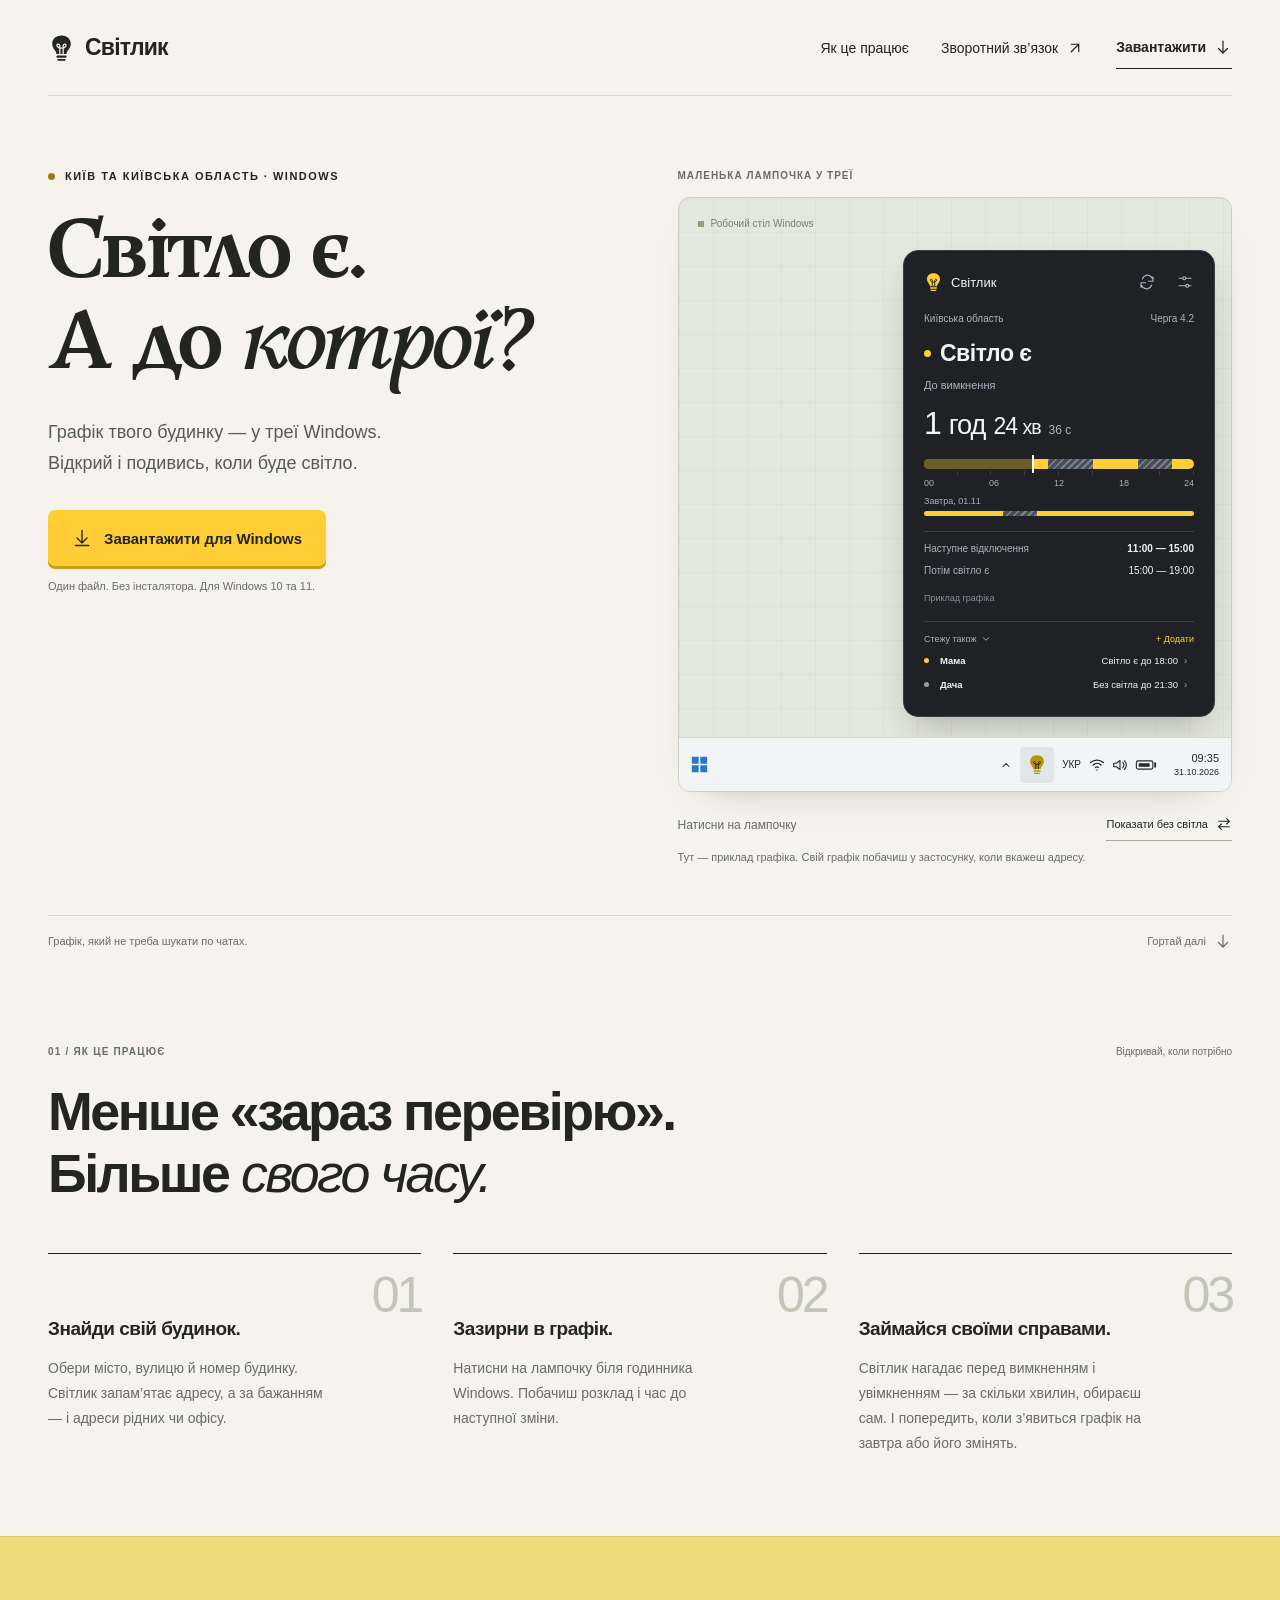
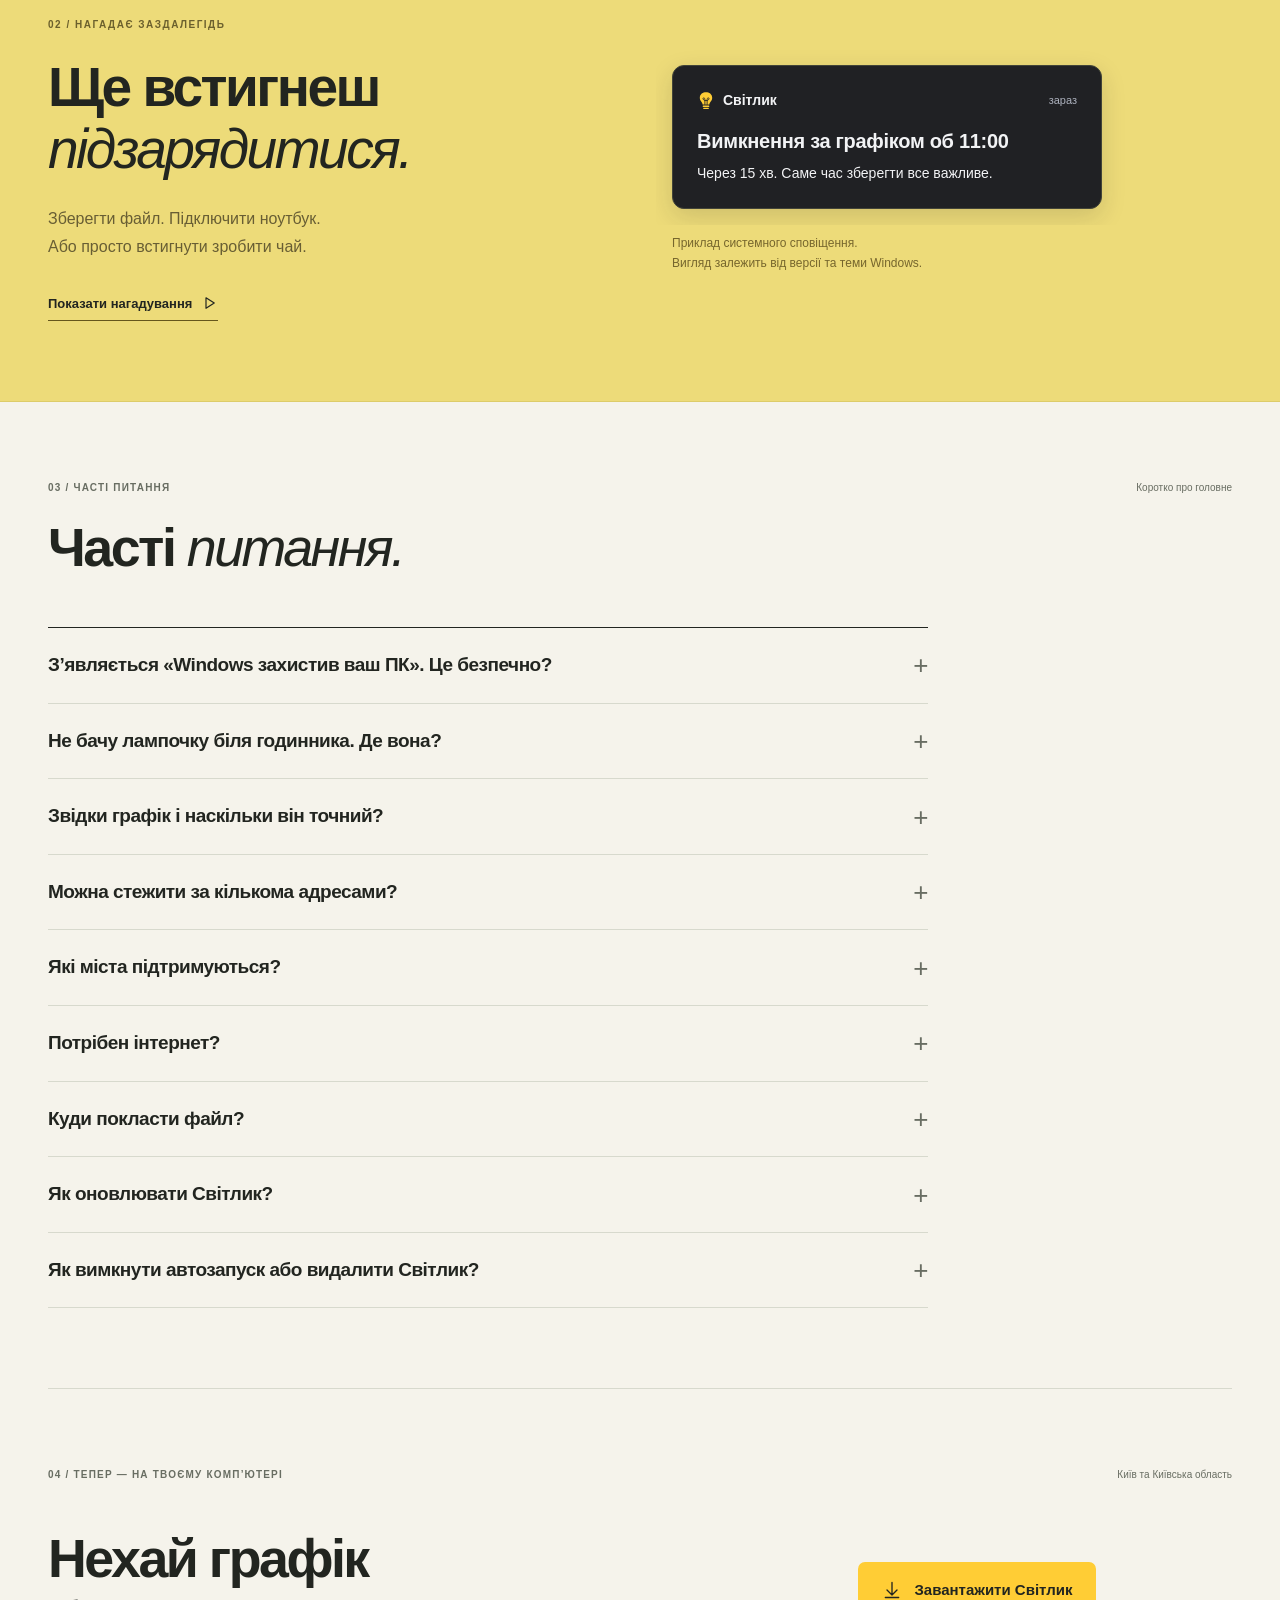
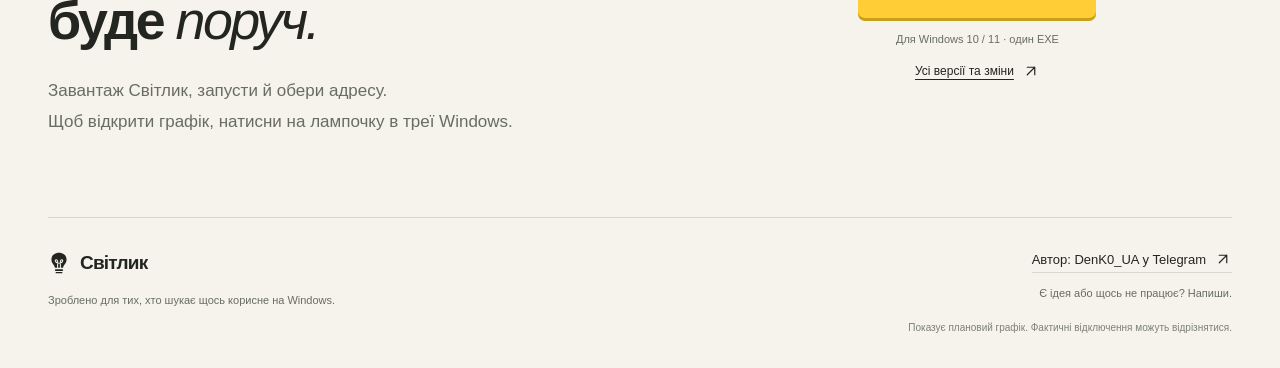
==== index.html @ 68649123 "Show "Also watching" in the demo and FAQ for Svitlyk 0.5.0 - Demo panel gets the folding "Also watch" ====
<!doctype html>
<html lang="uk">
<head>
  <meta charset="utf-8">
  <meta name="viewport" content="width=device-width, initial-scale=1">
  <meta name="theme-color" content="#f5f3eb" media="(prefers-color-scheme: light)">
  <meta name="theme-color" content="#202124" media="(prefers-color-scheme: dark)">
  <meta name="description" content="Світлик тримає графік відключень у треї Windows та нагадує перед зміною світла. Для Києва та Київської області.">
  <meta property="og:title" content="Світлик — світло є. А до котрої?">
  <meta property="og:description" content="Графік відключень, час до зміни та нагадування. Просто у треї Windows.">
  <meta property="og:type" content="website">
  <meta property="og:url" content="https://denk0-ua.github.io/Svitlyk/">
  <meta property="og:image" content="https://denk0-ua.github.io/Svitlyk/assets/preview.png">
  <meta property="og:image:alt" content="Світлик у світлій і темній темі Windows">
  <link rel="canonical" href="https://denk0-ua.github.io/Svitlyk/">
  <title>Світлик — світло є. А до котрої?</title>
  <link rel="icon" href="assets/bulb.svg" type="image/svg+xml">
  <link rel="preload" href="assets/fonts/Zakon-Bold.ttf" as="font" type="font/ttf" crossorigin>
  <link rel="stylesheet" href="site.css">
  <script async src="https://www.googletagmanager.com/gtag/js?id=G-LN29BEMHQQ"></script>
  <script>
    window.dataLayer = window.dataLayer || [];
    function gtag(){dataLayer.push(arguments);}
    gtag('js', new Date());
    gtag('config', 'G-LN29BEMHQQ');
  </script>
  <script src="site.js" defer></script>
</head>
<body>
  <svg class="symbols" aria-hidden="true"><defs><symbol id="bulb" viewBox="0 0 32 32"><path d="M10 23C10 19 5 17 5 11C5-2 27-2 27 11C27 17 22 19 22 23Z" fill="currentColor"/><rect x="10" y="25" width="12" height="2.5" rx="1.25" fill="currentColor"/><rect x="11" y="29" width="10" height="2" rx="1" fill="currentColor"/><path d="M14 23V14C14 10 9 11 11 14C13 17 19 17 21 14C23 11 18 10 18 14V23" fill="none" stroke="var(--filament,#202124)" stroke-width="1.5" stroke-linecap="round"/></symbol><symbol id="arrow" viewBox="0 0 24 24"><path d="M12 3v15m-6-6 6 6 6-6M4 21h16" fill="none" stroke="currentColor" stroke-width="1.6" stroke-linecap="round" stroke-linejoin="round"/></symbol><symbol id="icon-external" viewBox="0 0 24 24" fill="none" stroke="currentColor" stroke-width="1.6" stroke-linecap="round" stroke-linejoin="round"><path d="M7 17 17 7M7 7h10v10"/></symbol><symbol id="icon-down" viewBox="0 0 24 24" fill="none" stroke="currentColor" stroke-width="1.6" stroke-linecap="round" stroke-linejoin="round"><path d="M12 4v16m-6-6 6 6 6-6"/></symbol><symbol id="icon-swap" viewBox="0 0 24 24" fill="none" stroke="currentColor" stroke-width="1.6" stroke-linecap="round" stroke-linejoin="round"><path d="M4 8h16m-4-4 4 4-4 4M20 16H4m4-4-4 4 4 4"/></symbol><symbol id="icon-play" viewBox="0 0 24 24" fill="none" stroke="currentColor" stroke-width="1.6" stroke-linecap="round" stroke-linejoin="round"><path d="m8 5 11 7-11 7Z"/></symbol><symbol id="icon-check" viewBox="0 0 24 24" fill="none" stroke="currentColor" stroke-width="1.6" stroke-linecap="round" stroke-linejoin="round"><path d="m5 12 4 4L19 6"/></symbol><symbol id="icon-refresh" viewBox="0 0 24 24" fill="none" stroke="currentColor" stroke-width="1.6" stroke-linecap="round" stroke-linejoin="round"><path d="M20 5v6h-6M4 19v-6h6M5.8 8a7 7 0 0 1 11.6-3L20 8M4 16l2.6 3A7 7 0 0 0 18.2 16"/></symbol><symbol id="icon-sliders" viewBox="0 0 24 24" fill="none" stroke="currentColor" stroke-width="1.6" stroke-linecap="round" stroke-linejoin="round"><path d="M4 7h5m4 0h7M4 17h9m4 0h3"/><circle cx="11" cy="7" r="2"/><circle cx="15" cy="17" r="2"/></symbol></defs></svg>
  <a class="skip" href="#main">Перейти до змісту</a>
  <header class="header wrap">
    <a class="brand" href="#" data-analytics="navigation_click" data-location="header" data-target="top" aria-label="Світлик — на початок"><svg aria-hidden="true"><use href="#bulb"/></svg><span>Світлик</span></a>
    <nav aria-label="Основна навігація"><a href="#how" data-analytics="navigation_click" data-location="header" data-target="how">Як це працює</a><a data-analytics="contact_click" data-location="header" class="nav-contact" href="https://t.me/DenK0_UA" target="_blank" rel="noopener">Зворотний зв’язок <svg class="icon" aria-hidden="true"><use href="#icon-external"/></svg></a><a data-analytics="navigation_click" data-location="header" data-target="download" class="nav-download" href="#download">Завантажити <svg class="icon" aria-hidden="true"><use href="#icon-down"/></svg></a></nav>
  </header>

  <main id="main">
    <section data-section="hero" class="hero wrap" aria-labelledby="hero-title">
      <div class="hero-copy">
        <p class="eyebrow"><span class="status-dot"></span> КИЇВ ТА КИЇВСЬКА ОБЛАСТЬ · WINDOWS</p>
        <h1 id="hero-title">Світло є.<br>А до <em>котрої?</em></h1>
        <p class="hero-description">Графік твого будинку — у треї Windows.<br class="desktop-break"> Відкрий і подивись, коли буде світло.</p>
        <a data-analytics="download_click" data-location="hero" class="download" href="https://github.com/DenK0-UA/Svitlyk/releases/latest/download/Svitlyk.exe"><svg aria-hidden="true"><use href="#arrow"/></svg><span>Завантажити для Windows</span></a>
        <p class="download-note">Один файл. Без інсталятора. Для Windows 10 та 11.</p>
        <p class="download-note download-hint" hidden>Windows попередив? Натисни <span>«Докладніше» → «Виконати все одно»</span>.</p>
      </div>

      <div class="hero-demo">
        <div class="demo-heading"><span class="micro">МАЛЕНЬКА ЛАМПОЧКА У ТРЕЇ</span></div>
        <div class="desktop" id="desktop">
          <div class="desktop-label"><span class="little-square"></span> Робочий стіл Windows</div>
          <div class="app-popup is-open" id="app-popup" role="region" aria-label="Інтерактивний приклад Світлика">
            <div class="app-header"><span><svg aria-hidden="true"><use href="#bulb"/></svg> Світлик</span><span class="app-icons" aria-hidden="true"><svg class="icon" aria-hidden="true"><use href="#icon-refresh"/></svg><svg class="icon" aria-hidden="true"><use href="#icon-sliders"/></svg></span></div>
            <div class="app-address"><span>Київська область</span><span>Черга 4.2</span></div>
            <h2 class="app-status"><i aria-hidden="true"></i><span id="demo-status">Світло є</span></h2>
            <p class="app-until" id="demo-until">До вимкнення</p>
            <p class="app-time"><span id="demo-hours">1 <small>год</small></span> <span id="demo-minutes">24 <small>хв</small></span> <span id="demo-seconds">36 с</span></p>
            <div class="app-timeline" id="demo-today" aria-hidden="true"><span class="timeline-off" style="left:45.83%;width:16.67%"></span><span class="timeline-off" style="left:79.17%;width:12.5%"></span><span class="timeline-past" id="timeline-past"></span><span class="timeline-marker" id="timeline-marker"></span></div>
<div class="timeline-ticks" aria-hidden="true"></div>
            <div class="timeline-hours" id="demo-today-label" aria-hidden="true"><span>00</span><span>06</span><span>12</span><span>18</span><span>24</span></div>
<div class="timeline-tomorrow" aria-hidden="true"><div class="timeline-hours" id="demo-tomorrow-label"><span>Завтра, 01.11</span></div><div class="app-timeline is-thin" id="demo-tomorrow"><span class="timeline-off" style="left:29.17%;width:12.5%"></span></div></div>
            <div class="app-detail"><span id="demo-next">Наступне відключення</span><strong>11:00 — 15:00</strong></div>
            <div class="app-detail"><span>Потім світло є</span><span>15:00 — 19:00</span></div>
            <p class="app-source">Приклад графіка</p>
            <div class="app-watch" id="demo-watch"><div class="app-watch-head"><button type="button" id="watch-toggle" aria-expanded="true" aria-controls="watch-rows">Стежу також<span class="watch-count"> · 2</span><svg class="watch-chevron" viewBox="0 0 16 16" aria-hidden="true"><path d="m4 6 4 4 4-4" fill="none" stroke="currentColor" stroke-width="1.5" stroke-linecap="round" stroke-linejoin="round"/></svg></button><span class="app-watch-add">+ Додати</span></div><ul class="app-watch-rows" id="watch-rows"><li><i class="is-on" aria-hidden="true"></i><b>Мама</b><span>Світло є до 18:00</span><span class="watch-arrow" aria-hidden="true">›</span></li><li><i aria-hidden="true"></i><b>Дача</b><span>Без світла до 21:30</span><span class="watch-arrow" aria-hidden="true">›</span></li></ul></div>
          </div>
          <div class="taskbar">
            <svg class="windows-mark" viewBox="0 0 20 20" aria-hidden="true"><path d="M1 1h8v8H1zm10 0h8v8h-8zM1 11h8v8H1zm10 0h8v8h-8z" fill="currentColor"/></svg>
            <div class="taskbar-right">
              <svg class="tray-chevron" viewBox="0 0 16 16" aria-hidden="true"><path d="m4 10 4-4 4 4" fill="none" stroke="currentColor" stroke-width="1.4" stroke-linecap="round" stroke-linejoin="round"/></svg>
              <button class="tray-bulb" id="tray-button" type="button" aria-expanded="true" aria-controls="app-popup" aria-describedby="tray-instruction" aria-label="Сховати приклад Світлика"><svg aria-hidden="true"><use href="#bulb"/></svg></button>
              <span class="system-language" aria-hidden="true">УКР</span>
              <span class="system-icons" aria-hidden="true">
                <svg viewBox="0 0 16 16"><path d="M1.5 5.5a10 10 0 0 1 13 0M4 8a6 6 0 0 1 8 0m-5.5 2.5a2.5 2.5 0 0 1 3 0"/><circle cx="8" cy="13" r=".7" fill="currentColor" stroke="none"/></svg>
                <svg viewBox="0 0 18 16"><path d="M2 6h3l4-3v10l-4-3H2V6Zm10-1a4 4 0 0 1 0 6m2-8a7 7 0 0 1 0 10"/></svg>
                <svg class="battery-icon" viewBox="0 0 24 16"><rect x="1.5" y="3.5" width="18" height="9" rx="2"/><path d="M22 6v4" stroke-width="2"/><rect x="4" y="6" width="12" height="4" rx=".6" fill="currentColor" stroke="none"/></svg>
              </span>
              <span class="clock-block"><time class="system-clock" id="system-clock">09:35</time><span class="system-date">31.10.2026</span></span>
            </div>
          </div>
        </div>
        <div class="demo-controls"><span class="micro" id="tray-instruction">Натисни на лампочку</span><button type="button" id="state-switch" aria-pressed="false"><span class="button-label">Показати без світла</span><svg class="icon" aria-hidden="true"><use href="#icon-swap"/></svg></button></div>
        <p class="demo-note" id="demo-note" aria-live="polite">Тут — приклад графіка. Свій графік побачиш у застосунку, коли вкажеш адресу.</p>
      </div>
      <div class="hero-bottom"><span>Графік, який не треба шукати по чатах.</span><a href="#how" data-analytics="navigation_click" data-location="hero" data-target="how" aria-label="Дізнатися, як це працює">Гортай далі <svg class="icon" aria-hidden="true"><use href="#icon-down"/></svg></a></div>
    </section>

    <section data-section="how" class="how wrap" id="how" aria-labelledby="how-title">
      <div class="section-label reveal"><span>01 / ЯК ЦЕ ПРАЦЮЄ</span><span>Відкривай, коли потрібно</span></div>
      <h2 class="section-title reveal" id="how-title">Менше «зараз перевірю».<br>Більше <em>свого часу.</em></h2>
      <div class="steps">
        <article class="step reveal"><span class="step-number" aria-hidden="true">01</span><h3>Знайди свій будинок.</h3><p>Обери місто, вулицю й номер будинку. Світлик запам’ятає адресу, а за бажанням — і адреси рідних чи офісу.</p></article>
        <article class="step reveal"><span class="step-number" aria-hidden="true">02</span><h3>Зазирни в графік.</h3><p>Натисни на лампочку біля годинника Windows. Побачиш розклад і час до наступної зміни.</p></article>
        <article class="step reveal"><span class="step-number" aria-hidden="true">03</span><h3>Займайся своїми справами.</h3><p>Світлик нагадає перед вимкненням і увімкненням — за скільки хвилин, обираєш сам. І попередить, коли з’явиться графік на завтра або його змінять.</p></article>
      </div>
    </section>

    <section data-section="reminder" class="reminder-section" aria-labelledby="reminder-title">
      <div class="reminder wrap">
        <div class="reminder-copy reveal"><p class="eyebrow">02 / НАГАДАЄ ЗАЗДАЛЕГІДЬ</p><h2 id="reminder-title">Ще встигнеш<br><em>підзарядитися.</em></h2><p>Зберегти файл. Підключити ноутбук.<br>Або просто встигнути зробити чай.</p><button class="text-button" type="button" id="reminder-button"><span class="button-label">Показати нагадування</span><svg class="icon" aria-hidden="true"><use href="#icon-play"/></svg></button></div>
        <div class="reminder-scene reveal">
          <div class="notification-stage"><div class="notification" id="notification" role="status" aria-live="polite"><div class="notification-top"><span><svg aria-hidden="true"><use href="#bulb"/></svg> Світлик</span><span>зараз</span></div><h3>Вимкнення за графіком об 11:00</h3><p>Через 15 хв. Саме час зберегти все важливе.</p></div></div>
          <div class="reminder-caption"><p>Приклад системного сповіщення.<br>Вигляд залежить від версії та теми Windows.</p></div>
        </div>
      </div>
    </section>

    <section data-section="faq" class="faq wrap" id="faq" aria-labelledby="faq-title">
      <div class="section-label reveal"><span>03 / ЧАСТІ ПИТАННЯ</span><span>Коротко про головне</span></div>
      <h2 class="section-title reveal" id="faq-title">Часті <em>питання.</em></h2>
      <div class="faq-list reveal"><details data-question="smartscreen"><summary>З’являється «Windows захистив ваш ПК». Це безпечно?</summary><p>Так. Windows показує це вікно для нових програм без платного підпису видавця. Натисни <span class="nowrap">«Докладніше» → «Виконати все одно»</span>.</p></details><details data-question="tray"><summary>Не бачу лампочку біля годинника. Де вона?</summary><p>Windows ховає нові значки під стрілку <span class="nowrap">«^»</span> біля годинника — лампочка там. Перетягни її звідти на панель завдань, і вона завжди буде на видноті.</p></details><details data-question="source"><summary>Звідки графік і наскільки він точний?</summary><p>Світлик показує плановий графік для твоєї черги з відкритих джерел, а щойно опублікують графік на завтра — і його. Насправді світло часто вимикають і вмикають на кілька хвилин пізніше, а буває, що й інакше, ніж за планом. Про зміни графіка й аварійні відключення Світлик попередить.</p></details><details data-question="addresses"><summary>Можна стежити за кількома адресами?</summary><p>Так. У налаштуваннях на вкладці «Адреси» додай адресу рідних, офісу чи дачі й назви її як зручно. Її графік з’явиться в панелі в блоці «Стежу також», а нагадування для неї вмикаються окремо.</p></details><details data-question="regions"><summary>Які міста підтримуються?</summary><p>Поки Київ і Київська область. Інші області з’являться згодом.</p></details><details data-question="internet"><summary>Потрібен інтернет?</summary><p>Так, щоб оновлювати графік. Якщо мережа зникла, Світлик покаже останній відомий графік і чесно позначить, станом на котру він годину.</p></details><details data-question="location"><summary>Куди покласти файл?</summary><p>Будь-куди, наприклад у «Документи». Переносити можна: автозапуск підлаштується сам. Тільки не в Program Files, бо звідти Світлик не зможе оновлюватися.</p></details><details data-question="updates"><summary>Як оновлювати Світлик?</summary><p>Нічого робити не треба: нова версія встановиться сама, тихо й без вікон. Налаштування зберігаються.</p></details><details data-question="remove"><summary>Як вимкнути автозапуск або видалити Світлик?</summary><p>Автозапуск вимикається в налаштуваннях. Щоб прибрати програму повністю, вимкни цей перемикач, закрий її (правий клік на лампочці → «Вийти») і видали <code>Svitlyk.exe</code>. Налаштування лежать у папці <code>%LOCALAPPDATA%\Svitlyk</code> — її теж можна стерти.</p></details></div>
    </section>

    <section data-section="download" class="download-section wrap" id="download" aria-labelledby="download-title">
      <div class="section-label reveal"><span>04 / ТЕПЕР — НА ТВОЄМУ КОМП’ЮТЕРІ</span><span>Київ та Київська область</span></div>
      <div class="download-content"><div class="reveal"><h2 class="section-title" id="download-title">Нехай графік<br>буде <em>поруч.</em></h2><p>Завантаж Світлик, запусти й обери адресу.<br>Щоб відкрити графік, натисни на лампочку в треї Windows.</p></div><div class="download-action reveal"><a data-analytics="download_click" data-location="download" class="download" href="https://github.com/DenK0-UA/Svitlyk/releases/latest/download/Svitlyk.exe"><svg aria-hidden="true"><use href="#arrow"/></svg><span>Завантажити Світлик</span></a><p class="download-note">Для Windows 10 / 11 · один EXE</p><p class="download-note download-hint" hidden>Windows попередив? Натисни <span>«Докладніше» → «Виконати все одно»</span>.</p><a data-analytics="releases_click" data-location="download" class="versions" href="https://github.com/DenK0-UA/Svitlyk/releases">Усі версії та зміни <svg class="icon" aria-hidden="true"><use href="#icon-external"/></svg></a></div></div>
    </section>
  </main>

  <footer class="footer wrap"><div><a data-analytics="navigation_click" data-location="footer" data-target="top" class="brand" href="#"><svg aria-hidden="true"><use href="#bulb"/></svg><span>Світлик</span></a><p>Зроблено для тих, хто шукає щось корисне на Windows.</p></div><div class="footer-right"><a data-analytics="contact_click" data-location="footer" href="https://t.me/DenK0_UA" target="_blank" rel="noopener">Автор: DenK0_UA у Telegram <svg class="icon" aria-hidden="true"><use href="#icon-external"/></svg></a><p>Є ідея або щось не працює? Напиши.</p><small>Показує плановий графік. Фактичні відключення можуть відрізнятися.</small></div></footer>
</body>
</html>
---- site.css ----
@font-face{font-family:Zakon;src:url('assets/fonts/Zakon-Regular.ttf') format('truetype');font-style:normal;font-weight:400;font-display:swap}
@font-face{font-family:Zakon;src:url('assets/fonts/Zakon-Italic.ttf') format('truetype');font-style:italic;font-weight:400;font-display:swap}
@font-face{font-family:Zakon;src:url('assets/fonts/Zakon-Bold.ttf') format('truetype');font-style:normal;font-weight:700;font-display:swap}
:root{--space-1:4px;--space-2:8px;--space-3:12px;--space-4:16px;--space-6:24px;--space-8:32px;--space-10:40px;--space-12:48px;--space-16:64px;--page-gutter:48px;--section-space:80px;--column-space:64px;--paper:#f5f3eb;--ink:#222520;--muted:#686d62;--line:#d7d9cd;--yellow:#ffd43b;--app:#202124;--app-text:#f2f3f5;--app-muted:#adb2be;--app-line:#3c3e44;--ease:cubic-bezier(.22,1,.36,1)}
*{box-sizing:border-box}html{scroll-behavior:smooth;scroll-padding-top:24px}body{margin:0;color:var(--ink);background:var(--paper);font-family:"Segoe UI",Arial,sans-serif;-webkit-font-smoothing:antialiased}a{color:inherit;text-decoration:none}button{font:inherit;color:inherit;cursor:pointer}button,a{-webkit-tap-highlight-color:transparent}button{border:0}button:focus-visible,a:focus-visible{outline:3px solid #927200;outline-offset:6px}svg{display:block}p,h1,h2,h3{margin:0}p{line-height:1.6}button:disabled{cursor:default}.symbols{position:absolute;width:0;height:0;overflow:hidden}.wrap{margin-inline:auto}.skip{position:fixed;z-index:100;left:12px;top:-70px;background:var(--yellow);padding:12px 20px}.skip:focus{top:12px}.header{display:flex;align-items:center;justify-content:space-between;border-bottom:1px solid var(--line)}.brand{display:inline-flex;gap:10px;align-items:center;font-size:23px;font-weight:650;letter-spacing:-.8px}.brand svg{width:27px;height:34px;color:var(--ink);--filament:var(--paper)}nav{display:flex;align-items:center;font-size:14px}nav a{padding-block:12px}nav a:hover,.versions:hover{color:#8b6b00}.nav-download{border-bottom:1px solid var(--ink);font-weight:600}.hero{position:relative;display:grid;grid-template-columns:1.02fr 1fr}.eyebrow,.micro,.section-label{font-size:11px;letter-spacing:1.5px;font-weight:600}.eyebrow{display:flex;align-items:center;gap:10px}.status-dot{height:7px;width:7px;border-radius:50%;background:#9a7c13;flex-shrink:0}.hero h1{font-size:clamp(65px,6.4vw,92px);line-height:1.06;letter-spacing:-5px;font-weight:650;white-space:nowrap}em{font-family:Georgia,"Times New Roman",serif;font-weight:400;letter-spacing:-.055em}.hero-description{font-size:18px;color:#565c50;line-height:1.7}.download{display:inline-flex;justify-content:center;align-items:center;background:var(--yellow);border-radius:7px;font-size:15px;font-weight:650;box-shadow:0 3px 0 #c7a017;transition:transform .22s var(--ease),box-shadow .22s var(--ease),background .22s}.download svg{width:21px;height:21px;flex-shrink:0}.download:hover{transform:translateY(-3px);box-shadow:0 6px 0 #c7a017;background:#ffdb58}.download:active{transform:translateY(2px);box-shadow:0 1px 0 #c7a017}.download-note{font-size:11px;color:var(--muted)}.hero-demo{padding-top:2px;min-width:0;position:relative}.demo-heading{display:flex;align-items:center;justify-content:space-between;color:var(--muted)}.demo-heading .micro{font-size:10px;letter-spacing:1px}.desktop{position:relative;height:400px;border:1px solid #cdd1c2;border-radius:12px;background-color:#e4e7dc;background-image:linear-gradient(#b8c1b02a 1px,transparent 1px),linear-gradient(90deg,#b8c1b02a 1px,transparent 1px);background-size:34px 34px;box-shadow:0 16px 35px -30px #20252080;isolation:isolate}.desktop-label{position:absolute;top:20px;left:19px;display:flex;gap:7px;align-items:center;font-size:10px;color:#77806b}.little-square{width:6px;height:6px;background:#929e7e}.app-popup{position:absolute;bottom:64px;right:16px;width:312px;border:1px solid var(--app-line);border-radius:15px;padding:20px;background:var(--app);color:var(--app-text);box-shadow:0 18px 36px -12px #2b302950;opacity:0;transform:translateY(14px) scale(.98);transform-origin:bottom right;visibility:hidden;transition:opacity .24s var(--ease),transform .35s var(--ease),visibility .3s}.app-popup.is-open{opacity:1;transform:translateY(0) scale(1);visibility:visible}.app-header{display:flex;align-items:center;justify-content:space-between;font-size:13px}.app-header>span:first-child{display:flex;align-items:center;gap:8px}.app-header svg{width:19px;height:22px;color:var(--yellow)}.app-icons{color:#999faa;font-size:20px;display:flex;gap:20px;line-height:1}.app-address{display:flex;justify-content:space-between;font-size:10px;color:var(--app-muted);margin:20px 0 16px;gap:4px}.app-status{font-size:23px;font-weight:600;display:flex;align-items:center;gap:9px;letter-spacing:-.5px}.app-status i{display:block;width:7px;height:7px;border-radius:50%;background:var(--yellow);transition:background .3s}.app-until{font-size:11px;color:var(--app-muted);margin-top:10px}.app-time{font-size:32px;letter-spacing:-1px;margin-top:5px;display:flex;gap:8px;align-items:baseline;line-height:1.45;white-space:nowrap;font-variant-numeric:tabular-nums}.app-time small{font-size:.85em;font-weight:400}.app-time #demo-minutes{font-size:23px}.app-time #demo-seconds{font-size:12px;letter-spacing:0;color:var(--app-muted)}.app-timeline{height:10px;margin-top:13px;border-radius:5px;background:var(--yellow);position:relative}.app-timeline.is-thin{height:5px;margin-top:5px;border-radius:3px}.app-timeline.is-thin::before{content:"";position:absolute;inset:-7px 0}.timeline-off{position:absolute;top:0;bottom:0;background:repeating-linear-gradient(135deg,#7b818b 0 2px,#4a4e56 2px 5px)}.timeline-past{position:absolute;left:0;top:0;bottom:0;width:40%;border-radius:5px 0 0 5px;background:#202124a6;transition:width .5s var(--ease)}.timeline-ticks{height:4px;margin-top:2px;background:repeating-linear-gradient(90deg,transparent 0 calc(12.5% - 1px),var(--app-line) calc(12.5% - 1px) 12.5%)}.timeline-tomorrow{margin-top:8px;padding-bottom:15px;border-bottom:1px solid var(--app-line)}.timeline-hours.is-hover{justify-content:flex-start;color:var(--app-text)}.timeline-marker{position:absolute;left:40%;height:18px;width:2px;top:-4px;background:white;transition:left .5s var(--ease)}.timeline-hours{display:flex;justify-content:space-between;font-size:9px;color:var(--app-muted);margin-top:3px;white-space:nowrap}.app-detail{font-size:10px;display:flex;justify-content:space-between;gap:5px;margin-top:11px;color:var(--app-muted)}.app-detail strong{font-weight:600;color:var(--app-text)}.app-detail>span:last-child{color:var(--app-text)}.app-source{font-size:9px;color:#878d99;margin-top:15px}.taskbar{height:48px;position:absolute;bottom:0;left:0;right:0;border-radius:0 0 11px 11px;border-top:1px solid #cdd1c2;background:#f4f5ef;display:flex;align-items:center;justify-content:space-between;padding:0 16px}.windows-mark{height:17px;width:17px;color:#65735b}.taskbar-right{display:flex;align-items:center;gap:13px}.tray-chevron{font-size:18px;line-height:0;margin-top:7px}.tray-bulb{height:36px;width:34px;border-radius:5px;background:#e4e6d9;display:grid;place-items:center;transition:background .2s,transform .3s var(--ease)}.tray-bulb:hover{background:#d8ddc9;transform:translateY(-2px)}.tray-bulb svg{color:#b59500;width:20px;height:25px;transition:color .3s}.system-icons{font-size:11px;color:#67705d}.system-clock{font-size:11px;font-variant-numeric:tabular-nums;color:#58604f}.demo-controls{display:flex;justify-content:space-between;align-items:center}.demo-controls .micro{font-size:9px;letter-spacing:1px;color:var(--muted)}.demo-controls button{padding:8px 0;background:none;font-size:11px;border-bottom:1px solid #a6aa9a}.demo-note{font-size:11px;color:var(--muted)}.is-off .app-status i{background:#979ca6}.is-off .tray-bulb svg{color:#92969f}.is-off .app-header svg{color:#92969f}.hero-bottom{border-top:1px solid var(--line);display:flex;justify-content:space-between;font-size:11px;color:var(--muted)}.section-label{display:flex;justify-content:space-between;color:var(--muted);font-size:10px;letter-spacing:1.2px}.section-label>span:last-child{letter-spacing:0;font-weight:400}.section-title{font-size:clamp(40px,4.2vw,61px);font-weight:600;line-height:1.15;letter-spacing:-2.5px}.steps{display:grid;grid-template-columns:repeat(3,1fr)}.step{position:relative;border-top:1px solid var(--ink)}.step-number{position:absolute;right:0;font-size:50px;line-height:1;letter-spacing:-3px;font-weight:300;color:#c1c6b5}.step h3{font-size:19px;font-weight:600;letter-spacing:-.5px}.step p{font-size:14px;color:var(--muted);max-width:290px;line-height:1.8}.reminder-section{background:#eddb79;border-block:1px solid #ddcc69}.reminder{display:grid;grid-template-columns:1fr 1fr;align-items:center}.reminder .eyebrow{font-size:10px;color:#6b602d}.reminder h2{font-size:clamp(44px,4.3vw,62px);font-weight:600;line-height:1.12;letter-spacing:-2.5px}.reminder-copy>p:not(.eyebrow){font-size:16px;color:#685e34;line-height:1.8}.text-button{display:inline-flex;align-items:center;border-bottom:1px solid #65561c;background:none;font-size:13px;font-weight:600}.reminder-scene{min-width:0}.notification{background:var(--app);color:var(--app-text);border:1px solid #424438;border-radius:12px;box-shadow:0 8px 24px #20212426;position:relative;overflow:hidden;max-width:430px;transform:none}.notification-top{display:flex;justify-content:space-between;color:var(--app-muted);font-size:11px;align-items:center}.notification-top>span:first-child{display:flex;align-items:center;gap:8px}.notification-top svg{height:21px;width:18px;color:var(--yellow)}.notification p{font-size:13px;color:var(--app-muted)}.notification-stage{overflow:hidden;padding:16px;margin:-16px}.js .notification.is-waiting{opacity:0;transform:translateX(calc(100% + 32px))}.notification.play{animation:notify-in .6s cubic-bezier(.16,1,.3,1)}.reminder-caption{display:flex;align-items:center;justify-content:center;max-width:430px;color:#76662d}.reminder-caption p{font-size:12px;line-height:1.7;font-style:italic}.download-content{display:grid;grid-template-columns:1.2fr 1fr;align-items:center}.download-content>div>p{font-size:17px;color:var(--muted);line-height:1.8}.download-action{text-align:center;display:flex;flex-direction:column;align-items:center}.download-action .download-note{font-size:11px}.versions{font-size:12px;text-decoration:underline;text-underline-offset:4px}.footer{border-top:1px solid var(--line);display:flex;justify-content:space-between}.footer .brand{font-size:19px}.footer .brand svg{width:22px;height:26px}.footer p{color:var(--muted);font-size:11px}.footer-right{text-align:right;font-size:13px}.footer-right>a{border-bottom:1px solid var(--line);padding-bottom:4px}.footer-right small{display:block;max-width:370px;font-size:10px;color:#7d8275;line-height:1.7}.js .reveal{opacity:0;transform:translateY(18px);transition:opacity .7s var(--ease),transform .7s var(--ease)}.js .reveal.is-visible{opacity:1;transform:translateY(0)}
@keyframes notify-in{0%{opacity:0;transform:translateX(calc(100% + 32px))}18%{opacity:1}100%{opacity:1;transform:translateX(0)}}
@media(min-width:1500px){.desktop{height:420px}}
@media(max-width:1100px){.hero h1{font-size:68px;letter-spacing:-4px}.hero-description{font-size:16px}.hero .download{font-size:13px}.hero-description .desktop-break{display:none}.desktop{height:385px}.app-popup{right:12px;width:288px;padding:17px}.app-address{font-size:9px}.app-detail{font-size:9px}.demo-heading .micro{font-size:9px}.demo-controls{align-items:flex-start}.demo-controls .micro{max-width:90px;line-height:1.7}}
@media(max-width:800px){.nav-contact{display:none}.brand{font-size:21px}.hero{grid-template-columns:1fr}.hero h1{font-size:clamp(58px,11vw,85px);letter-spacing:-4px}.hero-copy{max-width:580px}.hero-description{font-size:17px}.hero .download{font-size:15px}.download-note{font-size:11px}.eyebrow{font-size:9px;letter-spacing:1px}.hero-demo{max-width:550px;width:100%;justify-self:center}.desktop{height:415px}.app-popup{width:312px;right:20px;padding:20px}.app-address,.app-detail{font-size:10px}.demo-heading .micro{font-size:10px}.demo-controls .micro{max-width:none}.demo-note{font-size:11px}.hero-bottom{font-size:10px}.hero-bottom>span{max-width:230px}.hero-bottom a{white-space:nowrap}.section-title{font-size:45px;letter-spacing:-2px}.section-label>span:last-child{display:none}.steps{grid-template-columns:1fr}.step{display:grid;grid-template-columns:60px 1fr}.step-number{position:static;grid-row:1/3;grid-column:1;font-size:37px}.step h3{grid-column:2;font-size:20px}.step p{grid-column:2;max-width:100%}.reminder{grid-template-columns:1fr}.reminder h2{font-size:49px}.reminder-copy>p:not(.eyebrow){font-size:16px}.notification{max-width:460px;margin-inline:auto}.reminder-caption{max-width:460px;margin-inline:auto}.download-content{grid-template-columns:1fr}.download-action{align-items:flex-start;text-align:left;position:relative}.download-action .download-note{font-size:11px}.footer{flex-direction:column}.footer-right{text-align:left}.footer-right small{max-width:100%}}
@media(max-width:420px){nav{font-size:12px}nav>a:first-child{display:none}.hero h1{font-size:57px;letter-spacing:-3px}.hero .eyebrow{font-size:8px;letter-spacing:.7px}.hero-description{font-size:16px}.desktop{height:395px}.app-popup{right:10px;width:calc(100% - 28px);max-width:312px;padding:19px;bottom:63px}.desktop-label{font-size:9px;left:14px}.app-address{font-size:9px}.app-status{font-size:22px}.app-detail{font-size:9px}.demo-controls .micro{font-size:8px;letter-spacing:.7px}.demo-controls button{font-size:10px}.demo-heading .micro{font-size:8px}.demo-note{font-size:10px}.section-title{font-size:38px}.reminder h2{font-size:42px}.notification p{font-size:12px}.download-action .download{font-size:13px;gap:10px}.hero-bottom>span{max-width:190px}}
@media(max-width:420px){.hero-copy{min-width:0}.hero h1{font-size:clamp(45px,14.6vw,57px)}}.hero h1{font-family:Zakon,Georgia,serif;font-weight:700;font-synthesis:none;letter-spacing:-.025em}.hero h1{line-height:1.12}
.hero h1 em{font-family:Zakon,Georgia,serif;font-weight:400;font-style:italic;font-synthesis:none;letter-spacing:-.025em}



@media(max-width:800px){.hero-bottom>span{max-width:260px}}
@media(max-width:420px){.hero h1{font-size:clamp(43px,14vw,55px)}.hero-bottom>span{max-width:195px}}
@media(prefers-reduced-motion:reduce){html{scroll-behavior:auto}*,*::before,*::after{animation:none!important;transition:none!important}.js .reveal{opacity:1;transform:none}.app-popup{transform:none}.notification{transform:none}}.demo-controls{flex-wrap:wrap}.demo-controls .micro{font-size:12px;letter-spacing:0;font-weight:400;line-height:1.5;color:var(--muted);max-width:none}
@media(max-width:900px),(pointer:coarse){
  .brand,nav a,.hero-bottom a,.versions,.footer-right>a{display:inline-flex;align-items:center;min-height:44px}
  .tray-bulb{width:44px;height:44px;min-width:44px}
  .taskbar-right{gap:10px}
  .demo-controls button,.text-button{min-height:44px}
  .demo-controls button{font-size:12px;padding:10px 2px}
}
@media(max-width:800px){.step p{font-size:15px}
  .demo-note,.download-note,.hero .download-note,.download-action .download-note,.footer p,.footer-right small{font-size:12px}
  .reminder-caption p{font-size:13px}
}
.desktop{height:auto;min-height:400px;display:flex;flex-direction:column;align-items:flex-end;padding:52px 16px 68px}
.app-popup{position:relative;right:auto;bottom:auto;width:312px;max-width:100%;flex-shrink:0}
.desktop{padding-bottom:74px}
.taskbar{height:54px;background:#f3f4f5;border-color:#d4d7da;padding-inline:12px}
.windows-mark{color:#2479c9}
.taskbar-right{gap:8px;color:#25272b}
.tray-chevron{width:12px;height:12px;margin-top:0;color:inherit;flex-shrink:0}
.tray-bulb{border-radius:4px;background:#e3e6e9}
.tray-bulb:hover{background:#d5dce4}
.system-language{font-size:10px;line-height:1;color:inherit}
.system-icons{display:flex;align-items:center;gap:7px;color:inherit}
.system-icons svg{width:16px;height:16px;fill:none;stroke:currentColor;stroke-width:1.25;stroke-linecap:round;stroke-linejoin:round}
.system-icons .battery-icon{width:22px}
.clock-block{display:flex;flex-direction:column;align-items:flex-end;gap:1px;min-width:54px;font-variant-numeric:tabular-nums}
.system-clock{font-size:11px;line-height:1.25;color:inherit}
.system-date{font-size:9px;line-height:1.25;color:inherit}
@media(max-width:420px){.taskbar-right{gap:5px}.system-icons{gap:5px}.system-language{font-size:9px}.clock-block{min-width:49px}.system-date{font-size:8.5px}}


.wrap{width:min(1280px,calc(100% - var(--page-gutter) - var(--page-gutter)))}
.header{height:96px}
nav{gap:var(--space-8)}
.hero{padding:72px 0 0;min-height:0;column-gap:var(--column-space);row-gap:var(--space-12);align-items:start}
.hero h1{margin-top:var(--space-6)}
.hero-description{margin-top:var(--space-6)}
.download{padding:var(--space-4) var(--space-6);gap:var(--space-3);min-height:56px}
.hero .download{margin-top:var(--space-8)}
.download-note{margin-top:var(--space-3)}
.demo-heading{margin-bottom:var(--space-4);gap:var(--space-3)}
.demo-controls{margin-top:var(--space-4);column-gap:var(--space-4);row-gap:var(--space-2)}
.demo-note{margin-top:var(--space-2)}
.hero-bottom{position:static;grid-column:1/-1;margin:0;padding:var(--space-4) 0;gap:var(--space-6);align-items:center}
.how,.download-section{padding-block:var(--section-space)}
.section-title{margin-top:var(--space-6)}
.steps{gap:var(--space-8);margin-top:var(--space-12)}
.step{padding-top:var(--space-6)}
.step-number{top:var(--space-4)}
.step h3{margin-top:var(--space-10)}
.step p{margin-top:var(--space-4)}
.reminder{padding-block:var(--section-space);gap:var(--column-space)}
.reminder h2{margin-top:var(--space-6)}
.reminder-copy>p:not(.eyebrow){margin-top:var(--space-6)}
.text-button{margin-top:var(--space-6);padding:var(--space-2) 0;gap:var(--space-6)}
.reminder-scene{padding-top:0}
.notification{padding:var(--space-6) var(--space-6) 0}
.notification h3{font-size:20px;font-weight:600;line-height:1.4;letter-spacing:-.3px}.notification-top{margin-bottom:var(--space-4)}.notification-top>span:first-child{font-size:14px;font-weight:600;color:var(--app-text)}
.notification p{font-size:14px;line-height:1.5;margin-top:var(--space-2);margin-bottom:var(--space-6);color:var(--app-text)}
.reminder-caption{gap:var(--space-4);margin-top:var(--space-6)}
.download-content{gap:var(--column-space);margin-top:var(--space-6)}
.download-content>div>p{margin-top:var(--space-6)}
.download-action{gap:var(--space-3)}

.download-action .download-note{margin-top:0}
.versions{margin-top:0}
.footer{padding-block:var(--space-8);gap:var(--space-8)}
.footer p{margin-top:var(--space-3)}
.footer-right small{margin-top:var(--space-4)}
@media(max-width:1100px){:root{--page-gutter:32px;--column-space:40px}}
@media(max-width:800px){
 :root{--page-gutter:20px;--section-space:48px;--column-space:32px}
 .header{height:72px}
 nav{gap:var(--space-6)}
 .hero{padding-top:var(--space-12);row-gap:var(--space-8)}
 .hero .download{margin-top:var(--space-6)}
 .hero-bottom{gap:var(--space-4)}
 .steps{margin-top:var(--space-8);gap:var(--space-6)}
 .step{padding-top:var(--space-4);column-gap:var(--space-4);row-gap:var(--space-3)}
 .step-number{padding-top:0}
 .step h3,.step p{margin-top:0}
 .download-content{gap:var(--space-8)}
 .footer{padding-block:var(--space-6);gap:var(--space-6)}
}
@media(max-width:420px){:root{--page-gutter:16px}nav{gap:var(--space-4)}.notification{padding:var(--space-6) var(--space-4) 0}}

.icon{width:18px;height:18px;flex-shrink:0;color:inherit}
.nav-contact,.nav-download,.hero-bottom a,.versions,.footer-right>a,.text-button,.demo-controls button{display:inline-flex;align-items:center;justify-content:center;gap:var(--space-2)}
.app-icons .icon{width:18px;height:18px;color:var(--app-muted)}
.demo-controls .icon{width:16px;height:16px}
.download .icon,.download>svg{width:20px;height:20px}
.reminder-caption{justify-content:flex-start}
.reminder-caption p{font-style:normal}
.download-action{justify-content:center}
@media(max-width:800px){.nav-contact{display:none}.download-action{align-items:flex-start}}
.download-note.download-hint,.download-action .download-note.download-hint{max-width:330px;font-size:10px;opacity:.85;animation:hint-in .4s ease}.download-hint span{white-space:nowrap}@keyframes hint-in{from{opacity:0}}
.faq{padding-block:var(--section-space)}.faq+.download-section{border-top:1px solid var(--line)}.faq-list{margin-top:var(--space-12);max-width:880px;border-top:1px solid var(--ink)}.faq details{border-bottom:1px solid var(--line)}.faq summary{display:flex;justify-content:space-between;align-items:center;gap:var(--space-4);min-height:44px;padding:var(--space-6) 0;font-size:19px;font-weight:600;letter-spacing:-.5px;line-height:1.4;cursor:pointer;list-style:none}.faq summary::-webkit-details-marker{display:none}.faq summary::after{content:"+";flex-shrink:0;font-size:26px;font-weight:300;line-height:1;color:var(--muted);transition:transform .25s var(--ease)}.faq details[open] summary::after{transform:rotate(45deg)}.faq summary:hover{color:#8b6b00}.faq summary:focus-visible{outline:3px solid #927200;outline-offset:4px}.faq details p{max-width:680px;padding-bottom:var(--space-6);font-size:15px;line-height:1.8;color:var(--muted)}.faq .nowrap{white-space:nowrap}.faq code{font-family:Consolas,monospace;font-size:.92em;padding:1px 5px;border-radius:4px;background:#ebe8dc;overflow-wrap:anywhere}@media(max-width:800px){.faq-list{margin-top:var(--space-8)}.faq summary{padding:var(--space-4) 0;font-size:17px}}
/* Windows-aligned type and the app's accent; the dark theme mirrors SvitlykStyle. */
:root{--yellow:#ffcd35;color-scheme:light dark}
body{font-family:"Segoe UI Variable Text","Segoe UI Variable","Segoe UI",Arial,sans-serif}
.download{color:#222520}
.section-title em,.reminder h2 em,.download-content h2 em{font-family:inherit;font-weight:400;font-style:italic;letter-spacing:inherit}
@media(prefers-color-scheme:dark){
:root{--paper:#202124;--ink:#f2f3f5;--muted:#a7adb8;--line:#3a3d44}
.hero-description{color:var(--muted)}
nav a:hover,.versions:hover,.faq summary:hover{color:var(--yellow)}
button:focus-visible,a:focus-visible,.faq summary:focus-visible{outline-color:var(--yellow)}
.status-dot{background:var(--yellow)}
.desktop{border-color:#3a3d44;background-color:#2b2d32;background-image:linear-gradient(#ffffff08 1px,transparent 1px),linear-gradient(90deg,#ffffff08 1px,transparent 1px);box-shadow:none}
.desktop-label{color:var(--muted)}.little-square{background:#5b616c}
.taskbar{background:#26282c;border-color:#3a3d44}.taskbar-right{color:#f2f3f5}.windows-mark{color:#4cc2ff}
.tray-bulb{background:#3a3d44}.tray-bulb:hover{background:#44474f}.tray-bulb svg{color:var(--yellow)}
.demo-controls button{border-color:#5b616c}
.step-number{color:#4a4e57}
.reminder-section{background:#2a2820;border-color:#3d3a2a}
.reminder .eyebrow{color:#d8b84a}.reminder-copy>p:not(.eyebrow){color:#c9c3a6}.reminder-caption{color:#a7a183}
.text-button{border-color:var(--yellow)}
.footer-right small{color:var(--muted)}
.faq code{background:#2b2d32}
}

/* "Also watching" block of the demo: secondary rows, folds like the app (200 ms ease-out). */
.app-watch{margin-top:var(--space-4);padding-top:var(--space-2);border-top:1px solid var(--app-line)}
.app-watch-head{display:flex;justify-content:space-between;align-items:center;font-size:9px;color:var(--app-muted)}
.app-watch-head button{display:inline-flex;align-items:center;gap:4px;padding:4px 0;background:none;color:inherit;font-size:9px}
.app-watch-head button:hover{color:var(--app-text)}
.watch-chevron{width:10px;height:10px;transition:transform .2s var(--ease)}
.watch-count{display:none}
.app-watch-add{color:var(--yellow)}
.app-watch-rows{list-style:none;margin:0;padding:0;overflow:hidden;max-height:60px;transition:max-height .2s var(--ease)}
.app-watch-rows li{display:grid;grid-template-columns:10px 1fr auto 10px;align-items:center;gap:6px;height:24px;font-size:9.5px;color:var(--app-text)}
.app-watch-rows b{font-weight:600}
.app-watch-rows i{width:5px;height:5px;border-radius:50%;background:#979ca6}
.app-watch-rows i.is-on{background:var(--yellow)}
.watch-arrow{color:var(--app-muted)}
.app-watch.is-folded .app-watch-rows{max-height:0}
.app-watch.is-folded .watch-count{display:inline}
.app-watch.is-folded .watch-chevron{transform:rotate(-90deg)}
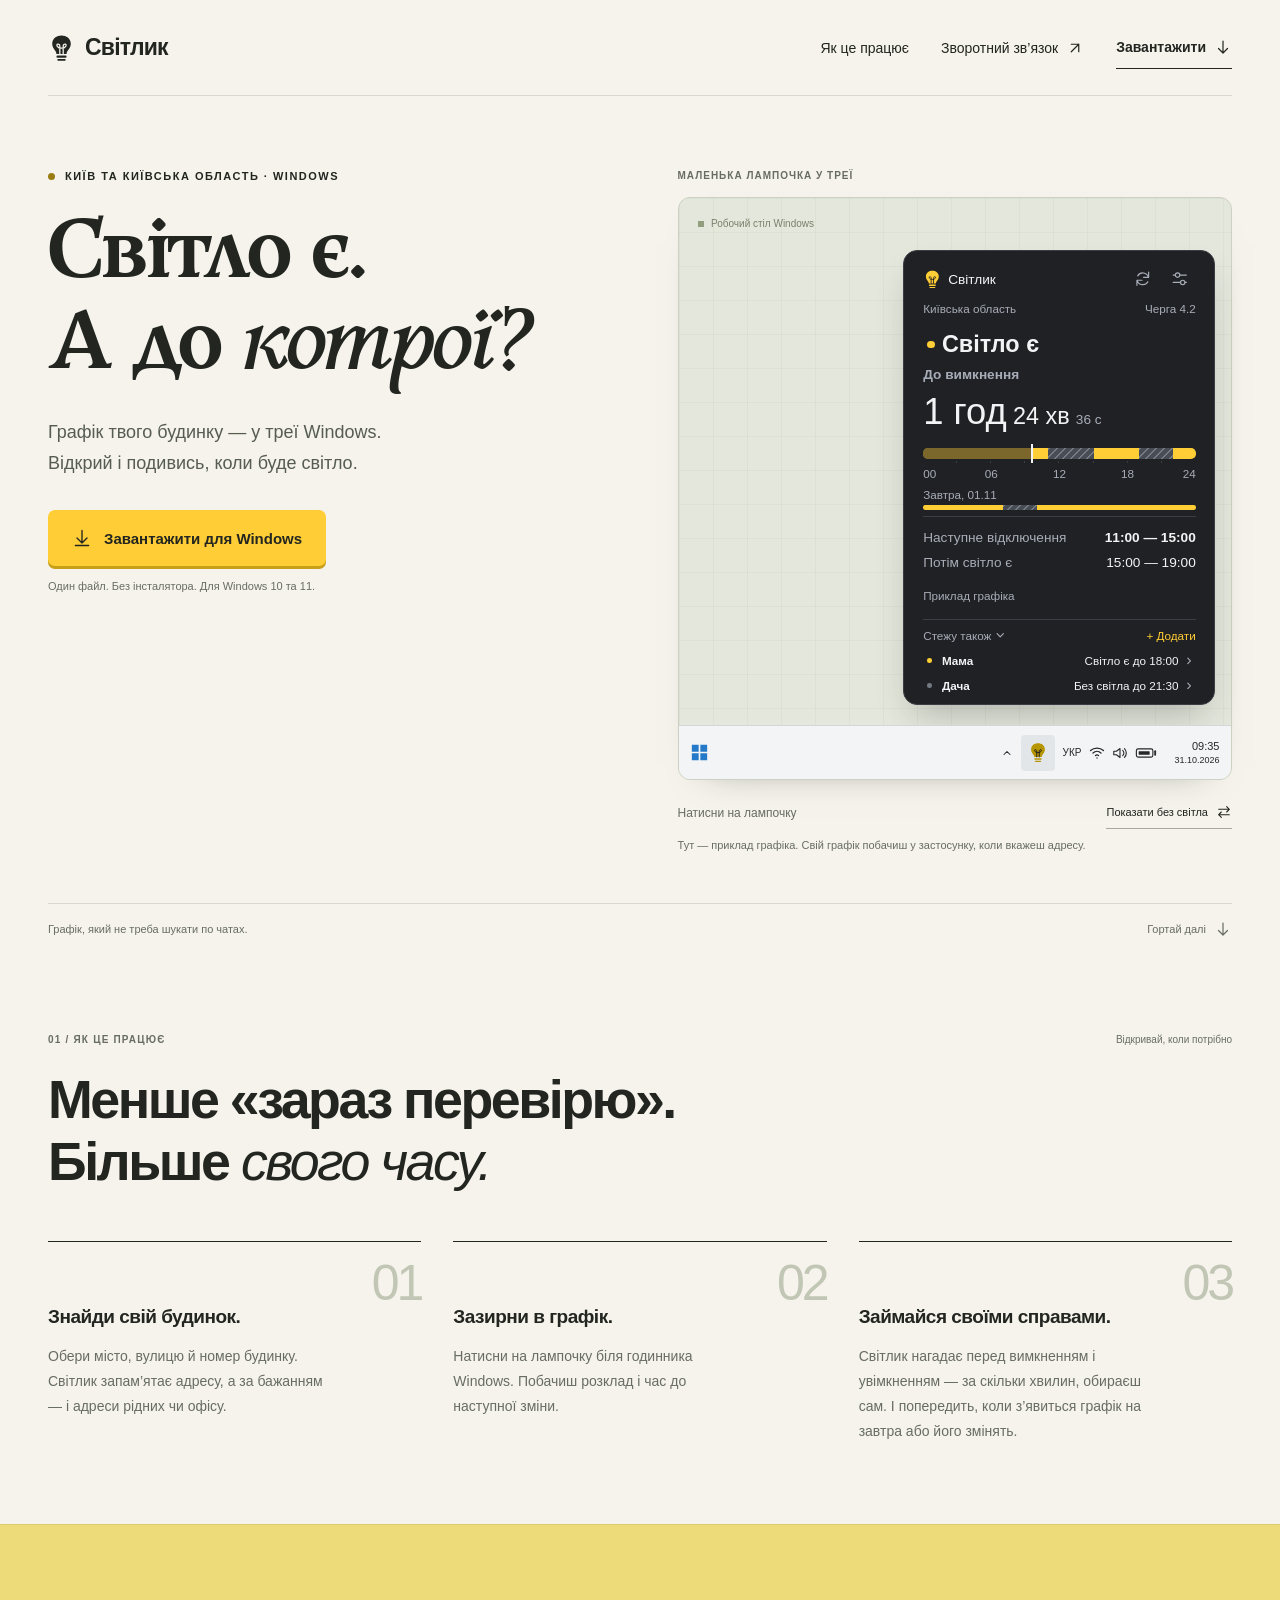
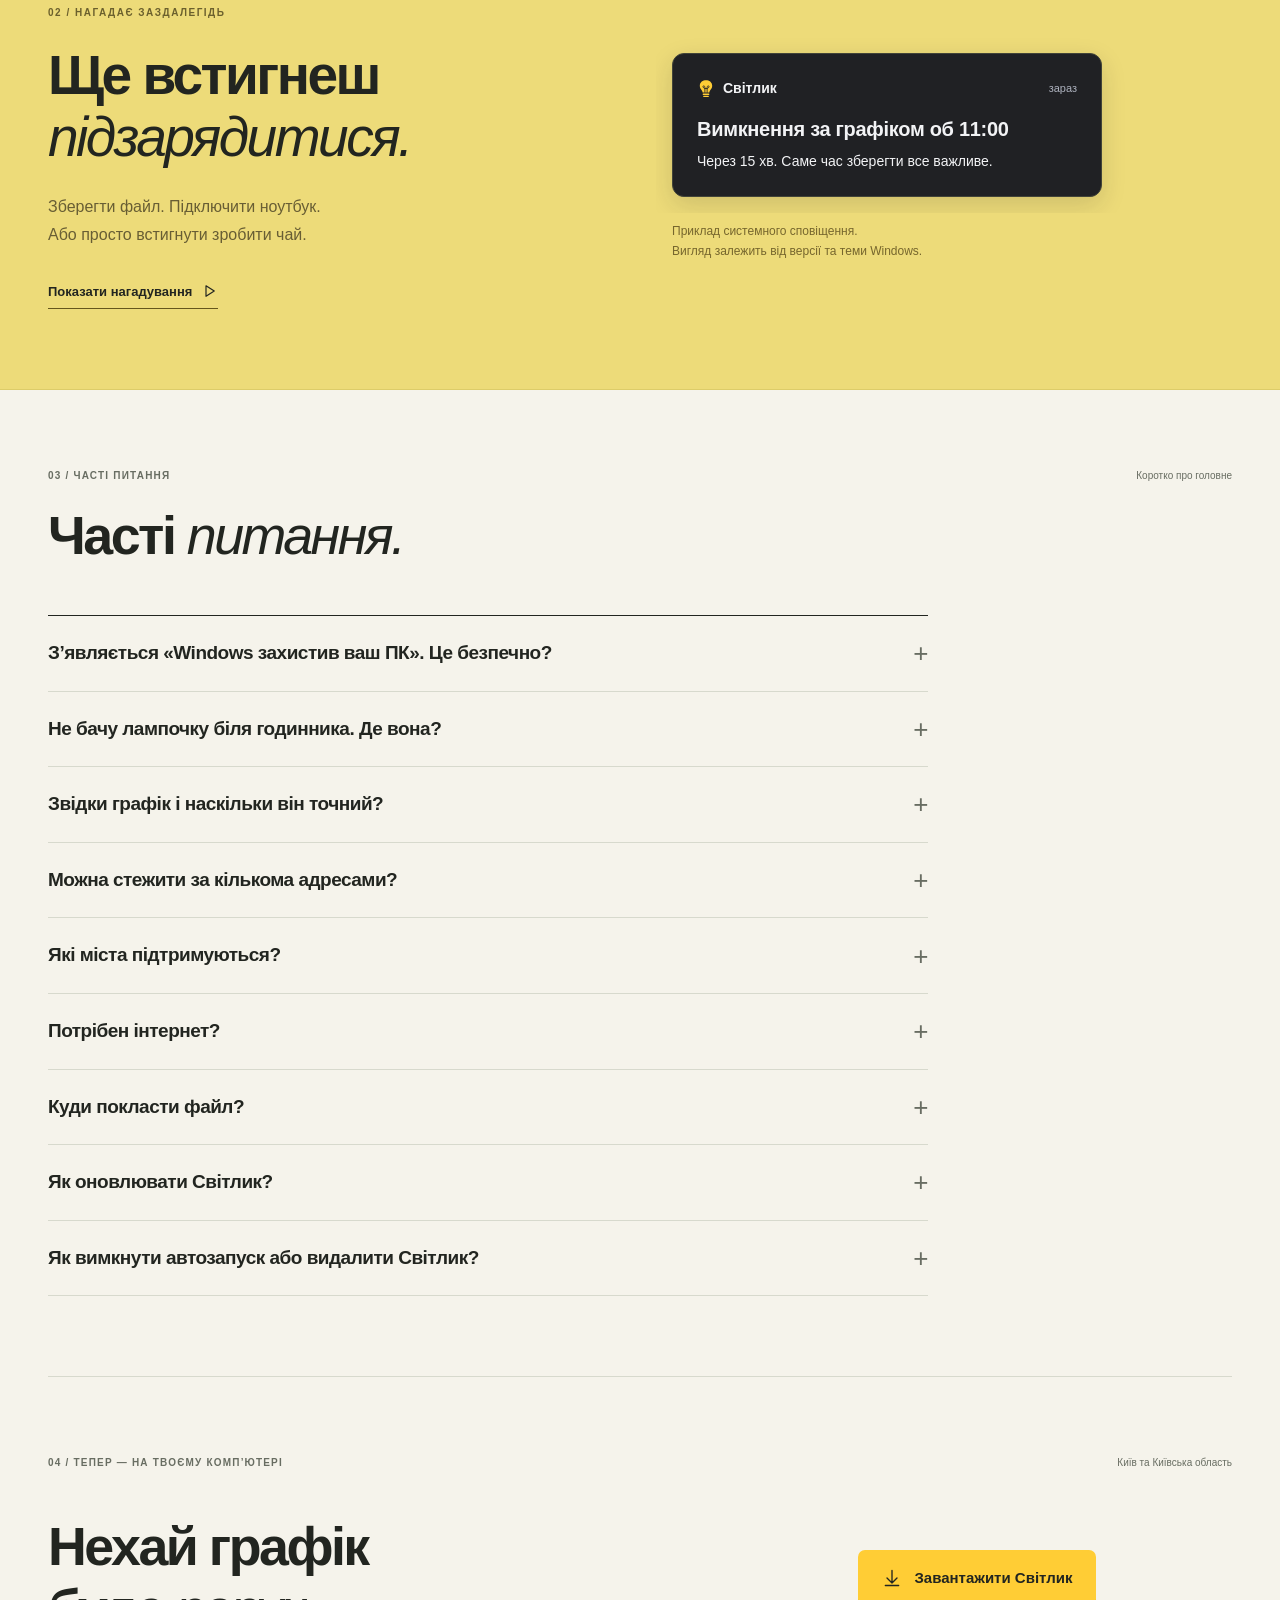
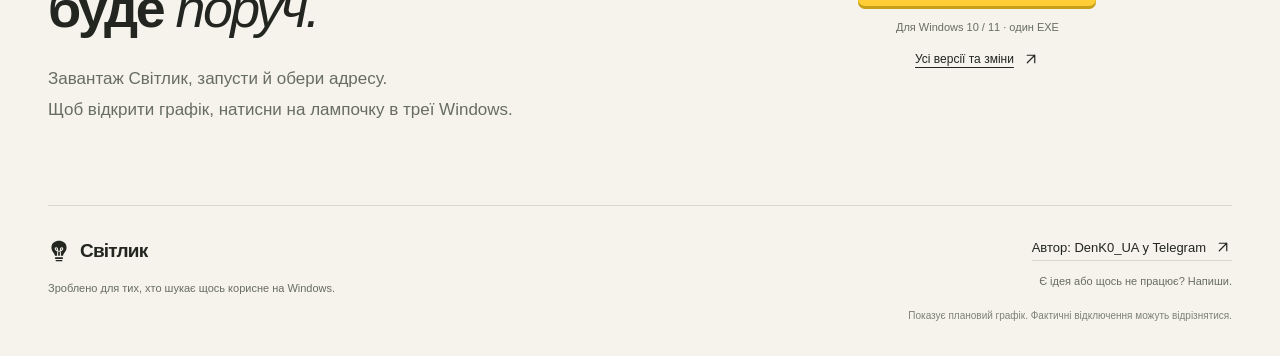
==== commit 648f59aa: "Draw the demo panel to the app's own layout Fonts, sizes, spacing, colours and icons now follow Svit" ====
--- a/index.html
+++ b/index.html
@@ -27,7 +27,7 @@
   <script src="site.js" defer></script>
 </head>
 <body>
-  <svg class="symbols" aria-hidden="true"><defs><symbol id="bulb" viewBox="0 0 32 32"><path d="M10 23C10 19 5 17 5 11C5-2 27-2 27 11C27 17 22 19 22 23Z" fill="currentColor"/><rect x="10" y="25" width="12" height="2.5" rx="1.25" fill="currentColor"/><rect x="11" y="29" width="10" height="2" rx="1" fill="currentColor"/><path d="M14 23V14C14 10 9 11 11 14C13 17 19 17 21 14C23 11 18 10 18 14V23" fill="none" stroke="var(--filament,#202124)" stroke-width="1.5" stroke-linecap="round"/></symbol><symbol id="arrow" viewBox="0 0 24 24"><path d="M12 3v15m-6-6 6 6 6-6M4 21h16" fill="none" stroke="currentColor" stroke-width="1.6" stroke-linecap="round" stroke-linejoin="round"/></symbol><symbol id="icon-external" viewBox="0 0 24 24" fill="none" stroke="currentColor" stroke-width="1.6" stroke-linecap="round" stroke-linejoin="round"><path d="M7 17 17 7M7 7h10v10"/></symbol><symbol id="icon-down" viewBox="0 0 24 24" fill="none" stroke="currentColor" stroke-width="1.6" stroke-linecap="round" stroke-linejoin="round"><path d="M12 4v16m-6-6 6 6 6-6"/></symbol><symbol id="icon-swap" viewBox="0 0 24 24" fill="none" stroke="currentColor" stroke-width="1.6" stroke-linecap="round" stroke-linejoin="round"><path d="M4 8h16m-4-4 4 4-4 4M20 16H4m4-4-4 4 4 4"/></symbol><symbol id="icon-play" viewBox="0 0 24 24" fill="none" stroke="currentColor" stroke-width="1.6" stroke-linecap="round" stroke-linejoin="round"><path d="m8 5 11 7-11 7Z"/></symbol><symbol id="icon-check" viewBox="0 0 24 24" fill="none" stroke="currentColor" stroke-width="1.6" stroke-linecap="round" stroke-linejoin="round"><path d="m5 12 4 4L19 6"/></symbol><symbol id="icon-refresh" viewBox="0 0 24 24" fill="none" stroke="currentColor" stroke-width="1.6" stroke-linecap="round" stroke-linejoin="round"><path d="M20 5v6h-6M4 19v-6h6M5.8 8a7 7 0 0 1 11.6-3L20 8M4 16l2.6 3A7 7 0 0 0 18.2 16"/></symbol><symbol id="icon-sliders" viewBox="0 0 24 24" fill="none" stroke="currentColor" stroke-width="1.6" stroke-linecap="round" stroke-linejoin="round"><path d="M4 7h5m4 0h7M4 17h9m4 0h3"/><circle cx="11" cy="7" r="2"/><circle cx="15" cy="17" r="2"/></symbol></defs></svg>
+  <svg class="symbols" aria-hidden="true"><defs><symbol id="bulb" viewBox="0 0 32 32"><path d="M10 23C10 19 5 17 5 11C5-2 27-2 27 11C27 17 22 19 22 23Z" fill="currentColor"/><rect x="10" y="25" width="12" height="2.5" rx="1.25" fill="currentColor"/><rect x="11" y="29" width="10" height="2" rx="1" fill="currentColor"/><path d="M14 23V14C14 10 9 11 11 14C13 17 19 17 21 14C23 11 18 10 18 14V23" fill="none" stroke="var(--filament,#202124)" stroke-width="1.5" stroke-linecap="round"/></symbol><symbol id="arrow" viewBox="0 0 24 24"><path d="M12 3v15m-6-6 6 6 6-6M4 21h16" fill="none" stroke="currentColor" stroke-width="1.6" stroke-linecap="round" stroke-linejoin="round"/></symbol><symbol id="icon-external" viewBox="0 0 24 24" fill="none" stroke="currentColor" stroke-width="1.6" stroke-linecap="round" stroke-linejoin="round"><path d="M7 17 17 7M7 7h10v10"/></symbol><symbol id="icon-down" viewBox="0 0 24 24" fill="none" stroke="currentColor" stroke-width="1.6" stroke-linecap="round" stroke-linejoin="round"><path d="M12 4v16m-6-6 6 6 6-6"/></symbol><symbol id="icon-swap" viewBox="0 0 24 24" fill="none" stroke="currentColor" stroke-width="1.6" stroke-linecap="round" stroke-linejoin="round"><path d="M4 8h16m-4-4 4 4-4 4M20 16H4m4-4-4 4 4 4"/></symbol><symbol id="icon-play" viewBox="0 0 24 24" fill="none" stroke="currentColor" stroke-width="1.6" stroke-linecap="round" stroke-linejoin="round"><path d="m8 5 11 7-11 7Z"/></symbol><symbol id="icon-check" viewBox="0 0 24 24" fill="none" stroke="currentColor" stroke-width="1.6" stroke-linecap="round" stroke-linejoin="round"><path d="m5 12 4 4L19 6"/></symbol><symbol id="icon-refresh" viewBox="0 0 24 24" fill="none" stroke="currentColor" stroke-width="1.6" stroke-linecap="round" stroke-linejoin="round"><path d="M20 5v6h-6M4 19v-6h6M5.8 8a7 7 0 0 1 11.6-3L20 8M4 16l2.6 3A7 7 0 0 0 18.2 16"/></symbol><symbol id="icon-sliders" viewBox="0 0 24 24" fill="none" stroke="currentColor" stroke-width="1.6" stroke-linecap="round" stroke-linejoin="round"><path d="M3 7h18M3 17h18"/><circle cx="9" cy="7" r="3" fill="var(--app)"/><circle cx="16" cy="17" r="3" fill="var(--app)"/></symbol><symbol id="app-refresh" viewBox="0 0 24 24" fill="none" stroke="currentColor" stroke-width="1.6" stroke-linecap="round" stroke-linejoin="round"><path d="M5.07 8A8 8 0 0 1 19.73 9.93M20 3v7h-7M18.93 16A8 8 0 0 1 4.27 14.07M4 21v-7h7"/></symbol></defs></svg>
   <a class="skip" href="#main">Перейти до змісту</a>
   <header class="header wrap">
     <a class="brand" href="#" data-analytics="navigation_click" data-location="header" data-target="top" aria-label="Світлик — на початок"><svg aria-hidden="true"><use href="#bulb"/></svg><span>Світлик</span></a>
@@ -50,7 +50,7 @@
         <div class="desktop" id="desktop">
           <div class="desktop-label"><span class="little-square"></span> Робочий стіл Windows</div>
           <div class="app-popup is-open" id="app-popup" role="region" aria-label="Інтерактивний приклад Світлика">
-            <div class="app-header"><span><svg aria-hidden="true"><use href="#bulb"/></svg> Світлик</span><span class="app-icons" aria-hidden="true"><svg class="icon" aria-hidden="true"><use href="#icon-refresh"/></svg><svg class="icon" aria-hidden="true"><use href="#icon-sliders"/></svg></span></div>
+            <div class="app-header"><span><svg aria-hidden="true"><use href="#bulb"/></svg> Світлик</span><span class="app-icons" aria-hidden="true"><svg class="icon" aria-hidden="true"><use href="#app-refresh"/></svg><svg class="icon" aria-hidden="true"><use href="#icon-sliders"/></svg></span></div>
             <div class="app-address"><span>Київська область</span><span>Черга 4.2</span></div>
             <h2 class="app-status"><i aria-hidden="true"></i><span id="demo-status">Світло є</span></h2>
             <p class="app-until" id="demo-until">До вимкнення</p>
@@ -62,7 +62,7 @@
             <div class="app-detail"><span id="demo-next">Наступне відключення</span><strong>11:00 — 15:00</strong></div>
             <div class="app-detail"><span>Потім світло є</span><span>15:00 — 19:00</span></div>
             <p class="app-source">Приклад графіка</p>
-            <div class="app-watch" id="demo-watch"><div class="app-watch-head"><button type="button" id="watch-toggle" aria-expanded="true" aria-controls="watch-rows">Стежу також<span class="watch-count"> · 2</span><svg class="watch-chevron" viewBox="0 0 16 16" aria-hidden="true"><path d="m4 6 4 4 4-4" fill="none" stroke="currentColor" stroke-width="1.5" stroke-linecap="round" stroke-linejoin="round"/></svg></button><span class="app-watch-add">+ Додати</span></div><ul class="app-watch-rows" id="watch-rows"><li><i class="is-on" aria-hidden="true"></i><b>Мама</b><span>Світло є до 18:00</span><span class="watch-arrow" aria-hidden="true">›</span></li><li><i aria-hidden="true"></i><b>Дача</b><span>Без світла до 21:30</span><span class="watch-arrow" aria-hidden="true">›</span></li></ul></div>
+            <div class="app-watch" id="demo-watch"><div class="app-watch-head"><button type="button" id="watch-toggle" aria-expanded="true" aria-controls="watch-rows">Стежу також<span class="watch-count"> · 2</span><svg class="watch-chevron" viewBox="0 0 16 16" aria-hidden="true"><path d="m4 6 4 4 4-4" fill="none" stroke="currentColor" stroke-width="1.5" stroke-linecap="round" stroke-linejoin="round"/></svg></button><span class="app-watch-add">+ Додати</span></div><ul class="app-watch-rows" id="watch-rows"><li><i class="is-on" aria-hidden="true"></i><b>Мама</b><span>Світло є до 18:00</span><svg class="watch-arrow" viewBox="0 0 8 10" aria-hidden="true"><path d="M2.25 1.5 5.75 5 2.25 8.5" fill="none" stroke="currentColor" stroke-width="1.4" stroke-linecap="round" stroke-linejoin="round"/></svg></li><li><i aria-hidden="true"></i><b>Дача</b><span>Без світла до 21:30</span><svg class="watch-arrow" viewBox="0 0 8 10" aria-hidden="true"><path d="M2.25 1.5 5.75 5 2.25 8.5" fill="none" stroke="currentColor" stroke-width="1.4" stroke-linecap="round" stroke-linejoin="round"/></svg></li></ul></div>
           </div>
           <div class="taskbar">
             <svg class="windows-mark" viewBox="0 0 20 20" aria-hidden="true"><path d="M1 1h8v8H1zm10 0h8v8h-8zM1 11h8v8H1zm10 0h8v8h-8z" fill="currentColor"/></svg>
--- a/site.css
+++ b/site.css
@@ -153,3 +153,47 @@
 .app-watch.is-folded .app-watch-rows{max-height:0}
 .app-watch.is-folded .watch-count{display:inline}
 .app-watch.is-folded .watch-chevron{transform:rotate(-90deg)}
+
+/* Demo panel drawn to the app's own layout (SvitlykStyle, 400 px panel at 125 % scale), shrunk to the demo width. */
+.desktop{container-type:inline-size}
+.app-popup{--u:calc(min(312px,100cqw)/400);--app-muted:#a7adb8;--app-line:#3a3d44;width:calc(400*var(--u));max-width:none;padding:calc(16*var(--u)) calc(24*var(--u)) calc(4*var(--u));border-color:var(--app-line);border-radius:calc(18*var(--u));background:#202124;color:#f2f3f5;font-family:"Segoe UI",Arial,sans-serif}
+.app-header{height:calc(40*var(--u));font-size:calc(17.5*var(--u))}
+.app-header>span:first-child{gap:calc(8*var(--u))}
+.app-header>span:first-child svg{width:calc(24*var(--u));height:calc(24*var(--u))}
+.app-icons{gap:calc(25.5*var(--u));margin-right:calc(8.75*var(--u))}
+.app-icons .icon{width:calc(22.5*var(--u));height:calc(22.5*var(--u))}
+.app-address{margin:calc(8*var(--u)) 0 0;height:calc(24*var(--u));font-size:calc(15*var(--u));line-height:calc(20*var(--u))}
+.app-status{margin-top:calc(12*var(--u));height:calc(40*var(--u));gap:0;font-size:calc(30*var(--u));font-weight:600;letter-spacing:0}
+.app-status i{width:calc(10*var(--u));height:calc(10*var(--u));margin:0 calc(9*var(--u)) 0 calc(5*var(--u))}
+.app-until{margin-top:calc(8*var(--u));height:calc(24*var(--u));font-size:calc(17.5*var(--u));font-weight:600;line-height:calc(24*var(--u))}
+.app-time{margin-top:calc(12*var(--u));height:calc(46.67*var(--u));gap:calc(8*var(--u));font-size:calc(46.67*var(--u));line-height:1;letter-spacing:0}
+.app-time small{font-size:inherit}
+.app-time #demo-minutes{font-size:calc(30*var(--u))}
+.app-time #demo-seconds{font-size:calc(17.5*var(--u))}
+.app-timeline{margin-top:calc(22.33*var(--u));height:calc(14*var(--u));border-radius:calc(6.5*var(--u))}
+.app-timeline.is-thin{margin-top:calc(2*var(--u));height:calc(7*var(--u));border-radius:calc(3*var(--u))}
+.timeline-off{background:repeating-linear-gradient(135deg,#767c86 0 2px,#484c54 2px 5.66px)}
+.timeline-past{border-radius:calc(6.5*var(--u)) 0 0 calc(6.5*var(--u));background:#20212496}
+.timeline-marker{top:calc(-5*var(--u));height:calc(24*var(--u));margin-left:-1px;background:#f2f3f5}
+.timeline-ticks{margin-top:calc(2*var(--u));height:calc(3*var(--u));clip-path:inset(0 1px 0 0)}
+.timeline-hours{margin-top:calc(2*var(--u));font-size:calc(15*var(--u));line-height:calc(21.8*var(--u))}
+#demo-today-label:not(.is-hover) span{display:flex;justify-content:center;width:0}
+#demo-today-label:not(.is-hover) span:first-child{justify-content:flex-start}
+#demo-today-label:not(.is-hover) span:last-child{justify-content:flex-end}
+.timeline-tomorrow{margin-top:calc(6*var(--u));padding-bottom:calc(7.35*var(--u))}
+#demo-tomorrow-label{margin-top:0}
+.app-detail{margin-top:calc(4*var(--u));height:calc(28*var(--u));gap:calc(8*var(--u));font-size:calc(17.5*var(--u));line-height:calc(24*var(--u))}
+.timeline-tomorrow+.app-detail{margin-top:calc(15*var(--u))}
+.app-source{margin-top:calc(16*var(--u));height:calc(24*var(--u));font-size:calc(15*var(--u));line-height:calc(20*var(--u));color:var(--app-muted)}
+.app-watch{margin-top:calc(16*var(--u));padding-top:0}
+.app-watch-head{height:calc(28*var(--u));margin:calc(6*var(--u)) 0 calc(2*var(--u));font-size:calc(15*var(--u))}
+.app-watch-head button{gap:0;height:calc(28*var(--u));padding:0;font-size:inherit}
+.watch-chevron{width:calc(16*var(--u));height:calc(16*var(--u));margin-left:calc(3*var(--u))}
+.app-watch-rows{max-height:calc(64*var(--u));margin-bottom:calc(4*var(--u));transition:max-height .2s var(--ease),margin-bottom .2s var(--ease)}
+.app-watch.is-folded .app-watch-rows{margin-bottom:0}
+.app-watch-rows li{grid-template-columns:calc(32*var(--u)) calc(112*var(--u)) 1fr calc(30*var(--u));gap:0;height:calc(32*var(--u));margin:0 calc(-8*var(--u));font-size:calc(15*var(--u));white-space:nowrap}
+.app-watch-rows b{overflow:hidden;text-overflow:ellipsis}
+.app-watch-rows span{justify-self:end}
+.app-watch-rows i{justify-self:center;width:calc(6*var(--u));height:calc(6*var(--u));background:#737983}
+.watch-arrow{width:calc(8*var(--u));height:calc(10*var(--u));margin-left:calc(10*var(--u))}
+.is-off .app-status i{background:#737983}
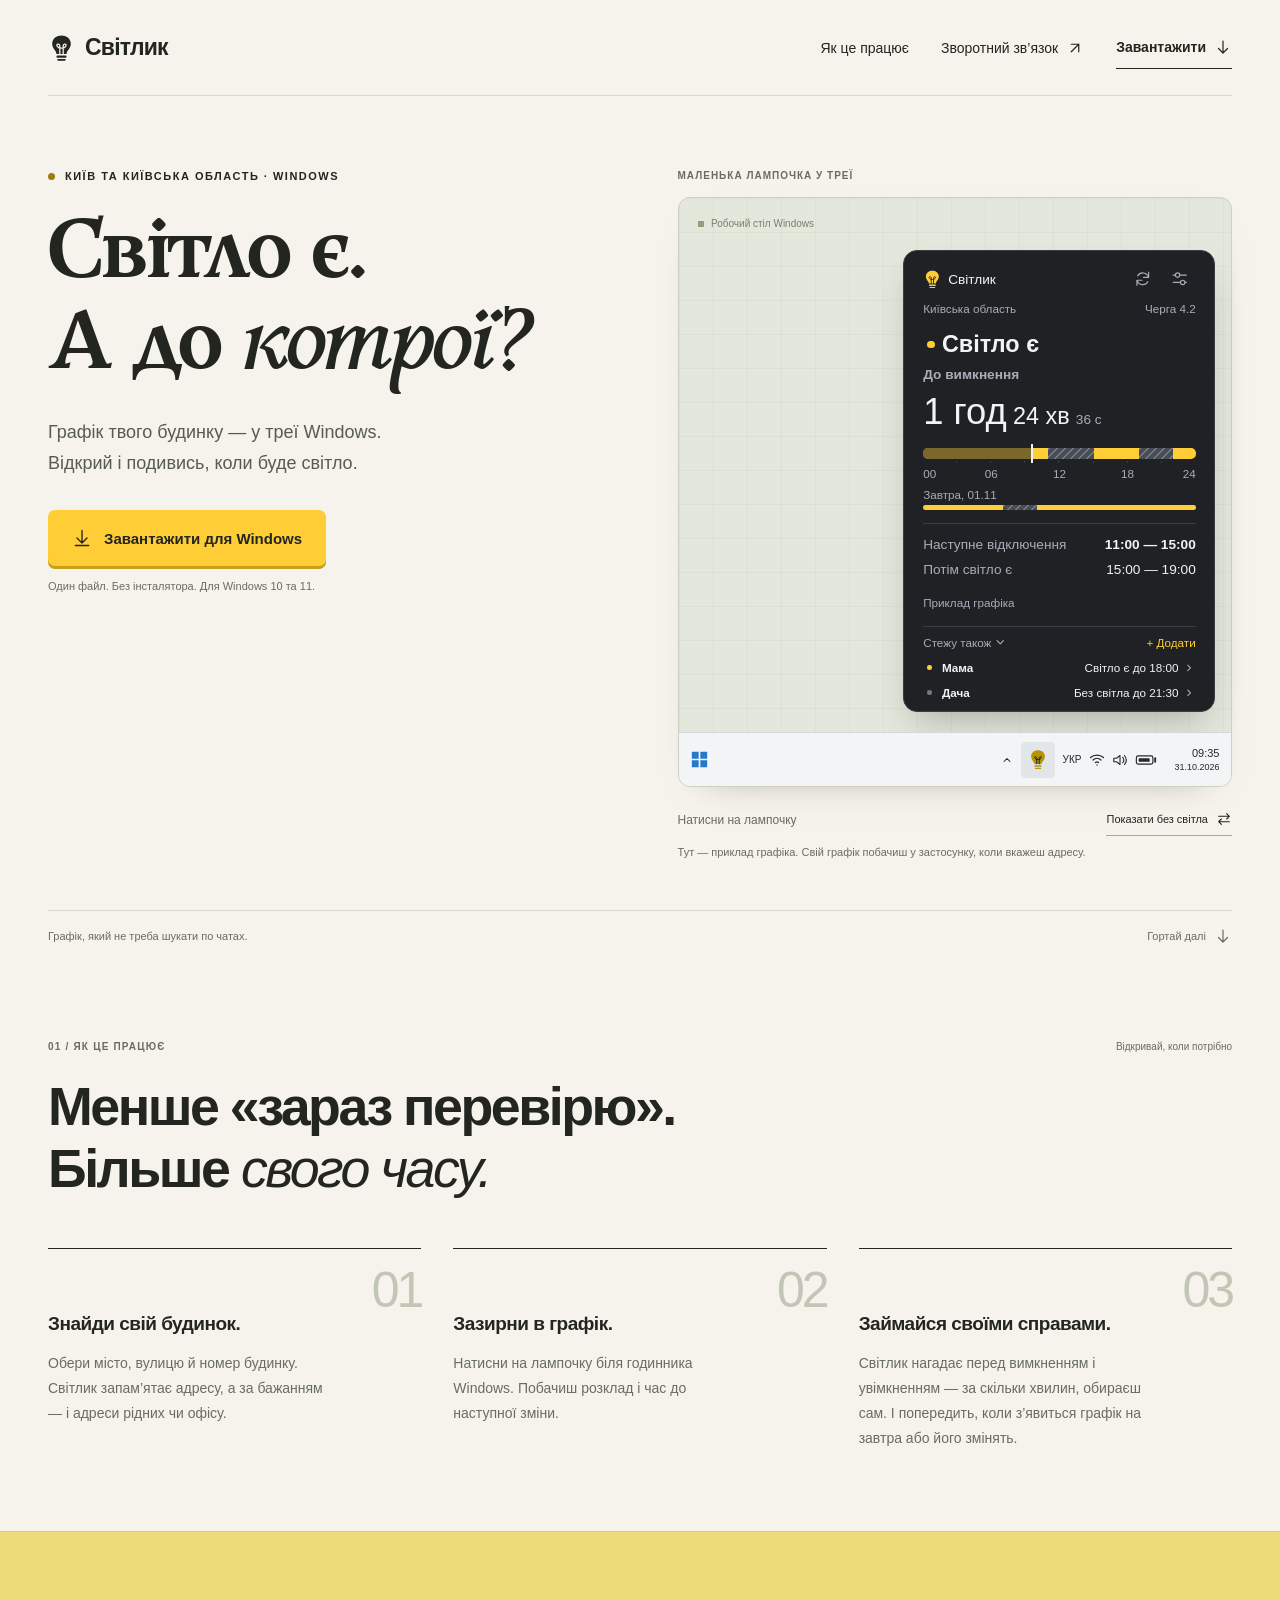
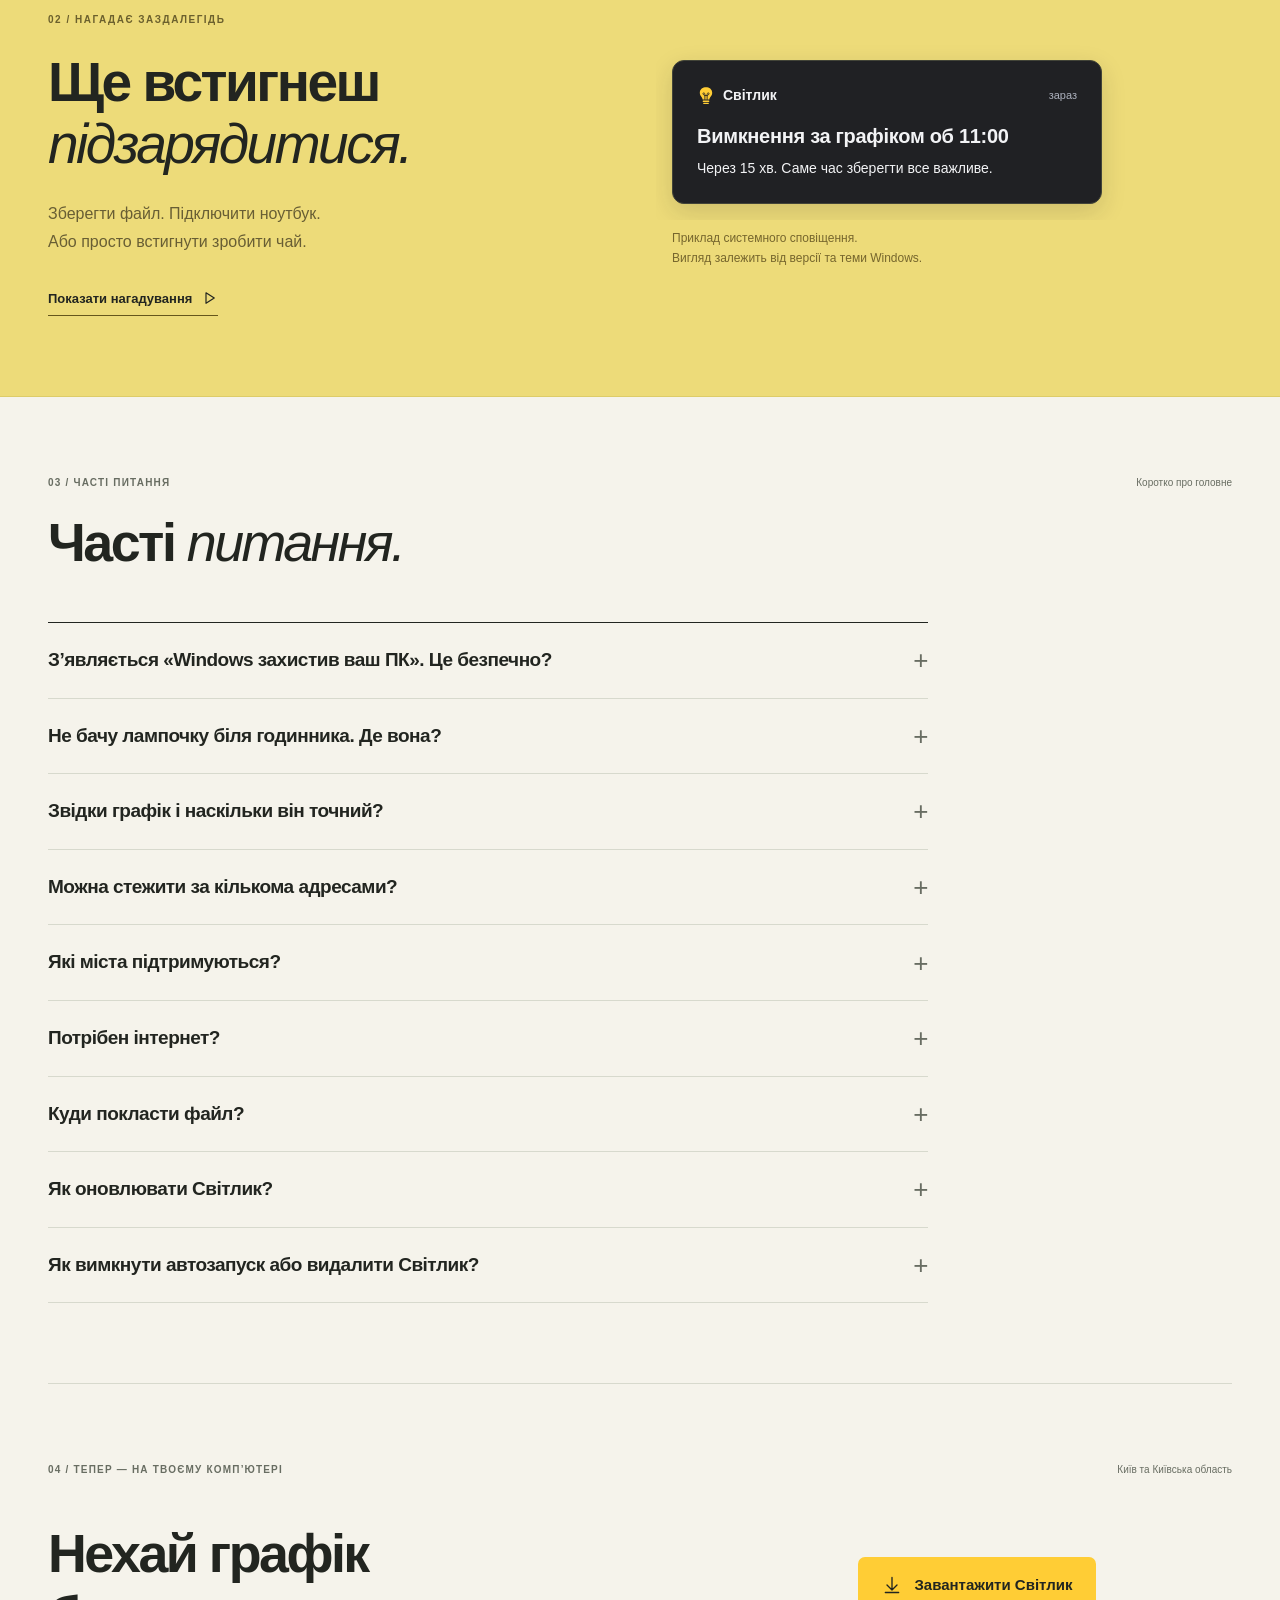
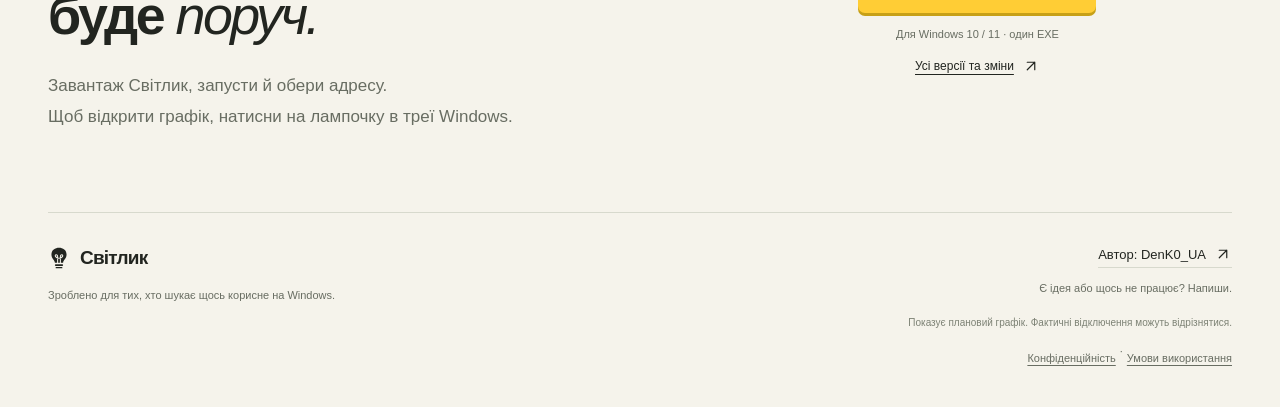
==== commit 438408be: "Add privacy and terms pages; match demo to Svitlyk 0.5.2 - Privacy and terms pages, linked from ever" ====
--- a/index.html
+++ b/index.html
@@ -117,6 +117,6 @@
     </section>
   </main>
 
-  <footer class="footer wrap"><div><a data-analytics="navigation_click" data-location="footer" data-target="top" class="brand" href="#"><svg aria-hidden="true"><use href="#bulb"/></svg><span>Світлик</span></a><p>Зроблено для тих, хто шукає щось корисне на Windows.</p></div><div class="footer-right"><a data-analytics="contact_click" data-location="footer" href="https://t.me/DenK0_UA" target="_blank" rel="noopener">Автор: DenK0_UA у Telegram <svg class="icon" aria-hidden="true"><use href="#icon-external"/></svg></a><p>Є ідея або щось не працює? Напиши.</p><small>Показує плановий графік. Фактичні відключення можуть відрізнятися.</small></div></footer>
+  <footer class="footer wrap"><div><a data-analytics="navigation_click" data-location="footer" data-target="top" class="brand" href="#"><svg aria-hidden="true"><use href="#bulb"/></svg><span>Світлик</span></a><p>Зроблено для тих, хто шукає щось корисне на Windows.</p></div><div class="footer-right"><a data-analytics="contact_click" data-location="footer" href="https://t.me/DenK0_UA" target="_blank" rel="noopener">Автор: DenK0_UA <svg class="icon" aria-hidden="true"><use href="#icon-external"/></svg></a><p>Є ідея або щось не працює? Напиши.</p><small>Показує плановий графік. Фактичні відключення можуть відрізнятися.</small><p class="footer-legal"><a href="privacy.html">Конфіденційність</a><span aria-hidden="true"> · </span><a href="terms.html">Умови використання</a></p></div></footer>
 </body>
 </html>
--- a/site.css
+++ b/site.css
@@ -180,7 +180,7 @@
 #demo-today-label:not(.is-hover) span{display:flex;justify-content:center;width:0}
 #demo-today-label:not(.is-hover) span:first-child{justify-content:flex-start}
 #demo-today-label:not(.is-hover) span:last-child{justify-content:flex-end}
-.timeline-tomorrow{margin-top:calc(6*var(--u));padding-bottom:calc(7.35*var(--u))}
+.timeline-tomorrow{margin-top:calc(6*var(--u));padding-bottom:calc(16.35*var(--u))}
 #demo-tomorrow-label{margin-top:0}
 .app-detail{margin-top:calc(4*var(--u));height:calc(28*var(--u));gap:calc(8*var(--u));font-size:calc(17.5*var(--u));line-height:calc(24*var(--u))}
 .timeline-tomorrow+.app-detail{margin-top:calc(15*var(--u))}
@@ -197,3 +197,21 @@
 .app-watch-rows i{justify-self:center;width:calc(6*var(--u));height:calc(6*var(--u));background:#737983}
 .watch-arrow{width:calc(8*var(--u));height:calc(10*var(--u));margin-left:calc(10*var(--u))}
 .is-off .app-status i{background:#737983}
+
+/* Privacy and terms pages. */
+.legal{max-width:760px;padding-block:var(--space-16) var(--section-space)}
+.legal .section-title{margin-top:var(--space-4)}
+.legal-lead{margin-top:var(--space-6);font-size:18px;line-height:1.7;color:var(--muted)}
+.legal-date{margin-top:var(--space-3);font-size:13px;color:var(--muted)}
+.legal h2{margin-top:var(--space-12);font-size:21px;font-weight:600;letter-spacing:-.4px;line-height:1.35}
+.legal p:not(.section-label):not(.legal-lead):not(.legal-date),.legal li{font-size:16px;line-height:1.75}
+.legal h2+p,.legal h2+ul{margin-top:var(--space-3)}
+.legal p+p,.legal ul+p{margin-top:var(--space-4)}
+.legal ul{padding-left:var(--space-6);margin:var(--space-3) 0 0}
+.legal li+li{margin-top:var(--space-3)}
+.legal p a,.legal li a{text-decoration:underline;text-underline-offset:3px}
+.legal code{font-family:Consolas,monospace;font-size:.92em;padding:1px 5px;border-radius:4px;background:#ebe8dc;overflow-wrap:anywhere}
+.footer-legal{display:flex;flex-wrap:wrap;justify-content:flex-end;gap:0 var(--space-1);margin-top:var(--space-3);font-size:13px}
+.footer-legal a{display:inline-flex;align-items:center;min-height:32px;text-decoration:underline;text-underline-offset:3px}
+@media(max-width:800px){.legal{padding-top:var(--space-10)}.legal-lead{font-size:17px}.legal h2{margin-top:var(--space-10);font-size:19px}.footer-legal{justify-content:flex-start}}
+@media(prefers-color-scheme:dark){.legal code{background:#2b2d32}}
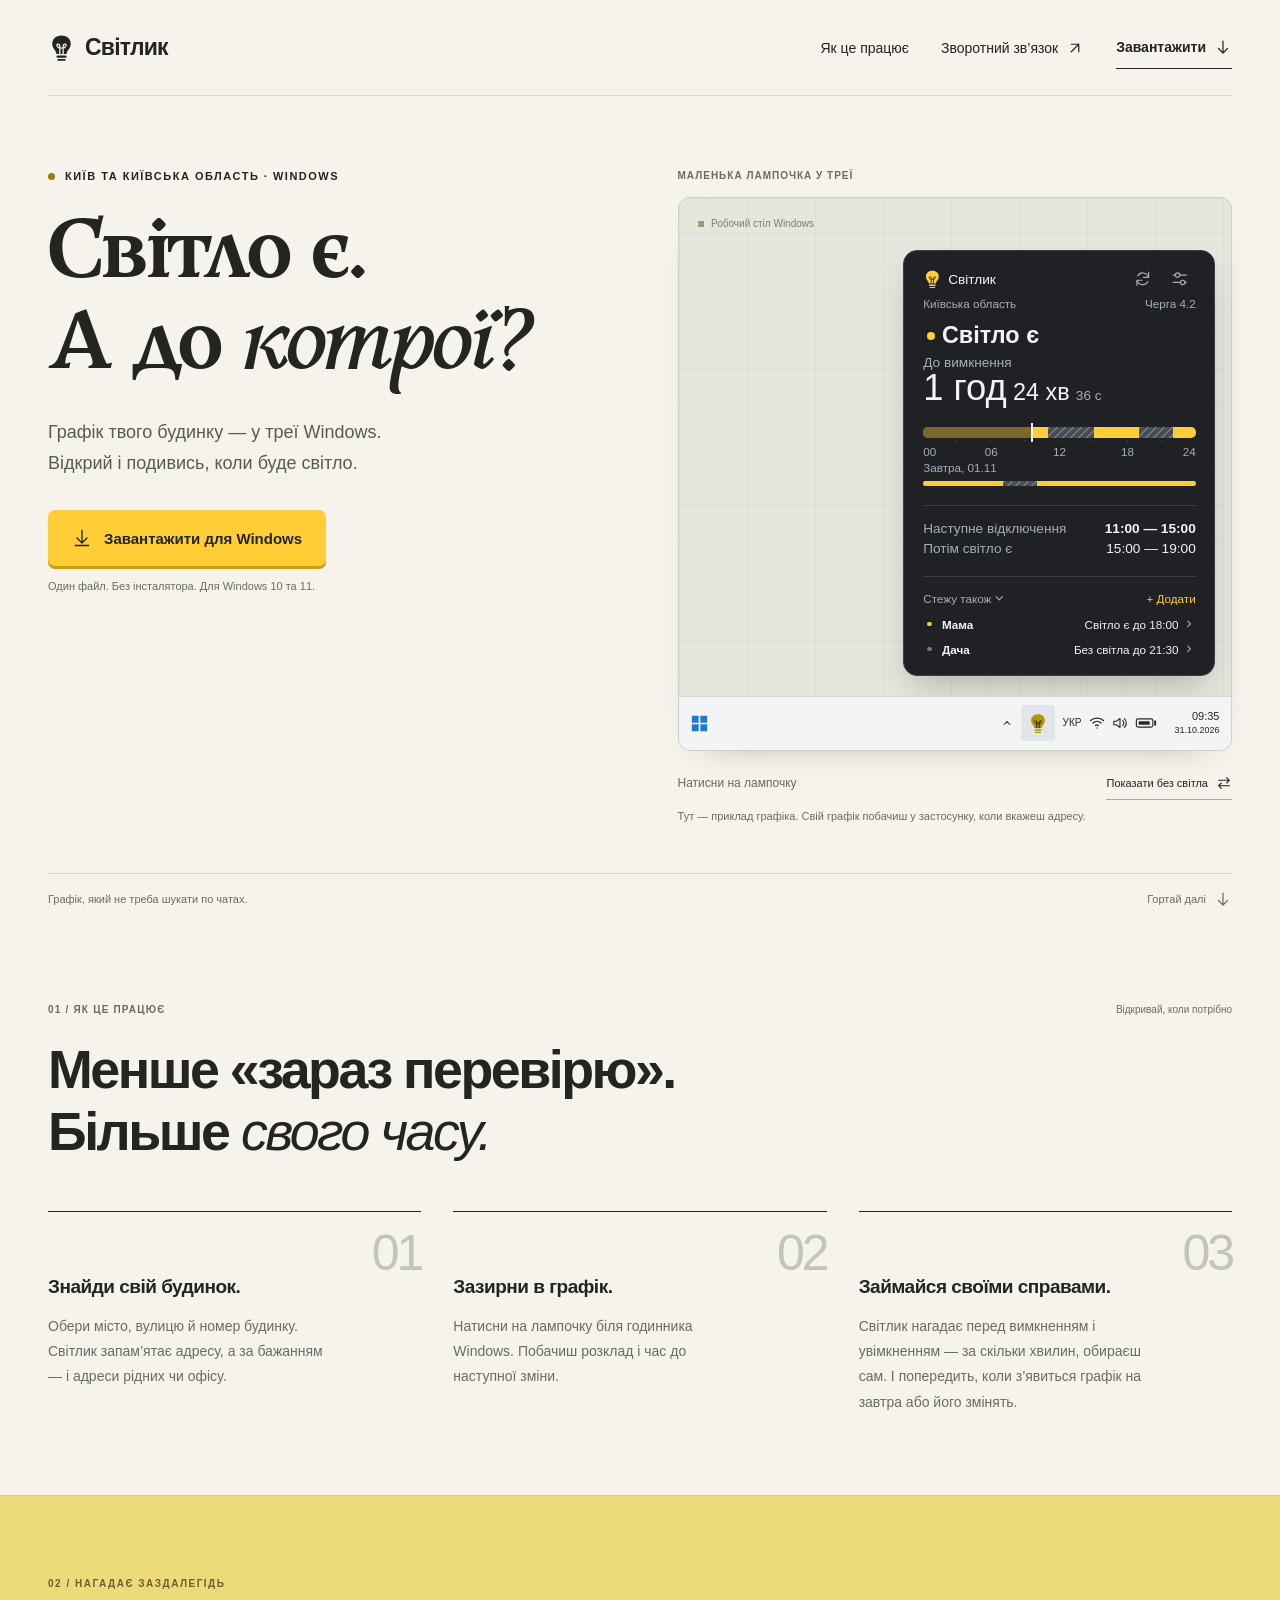
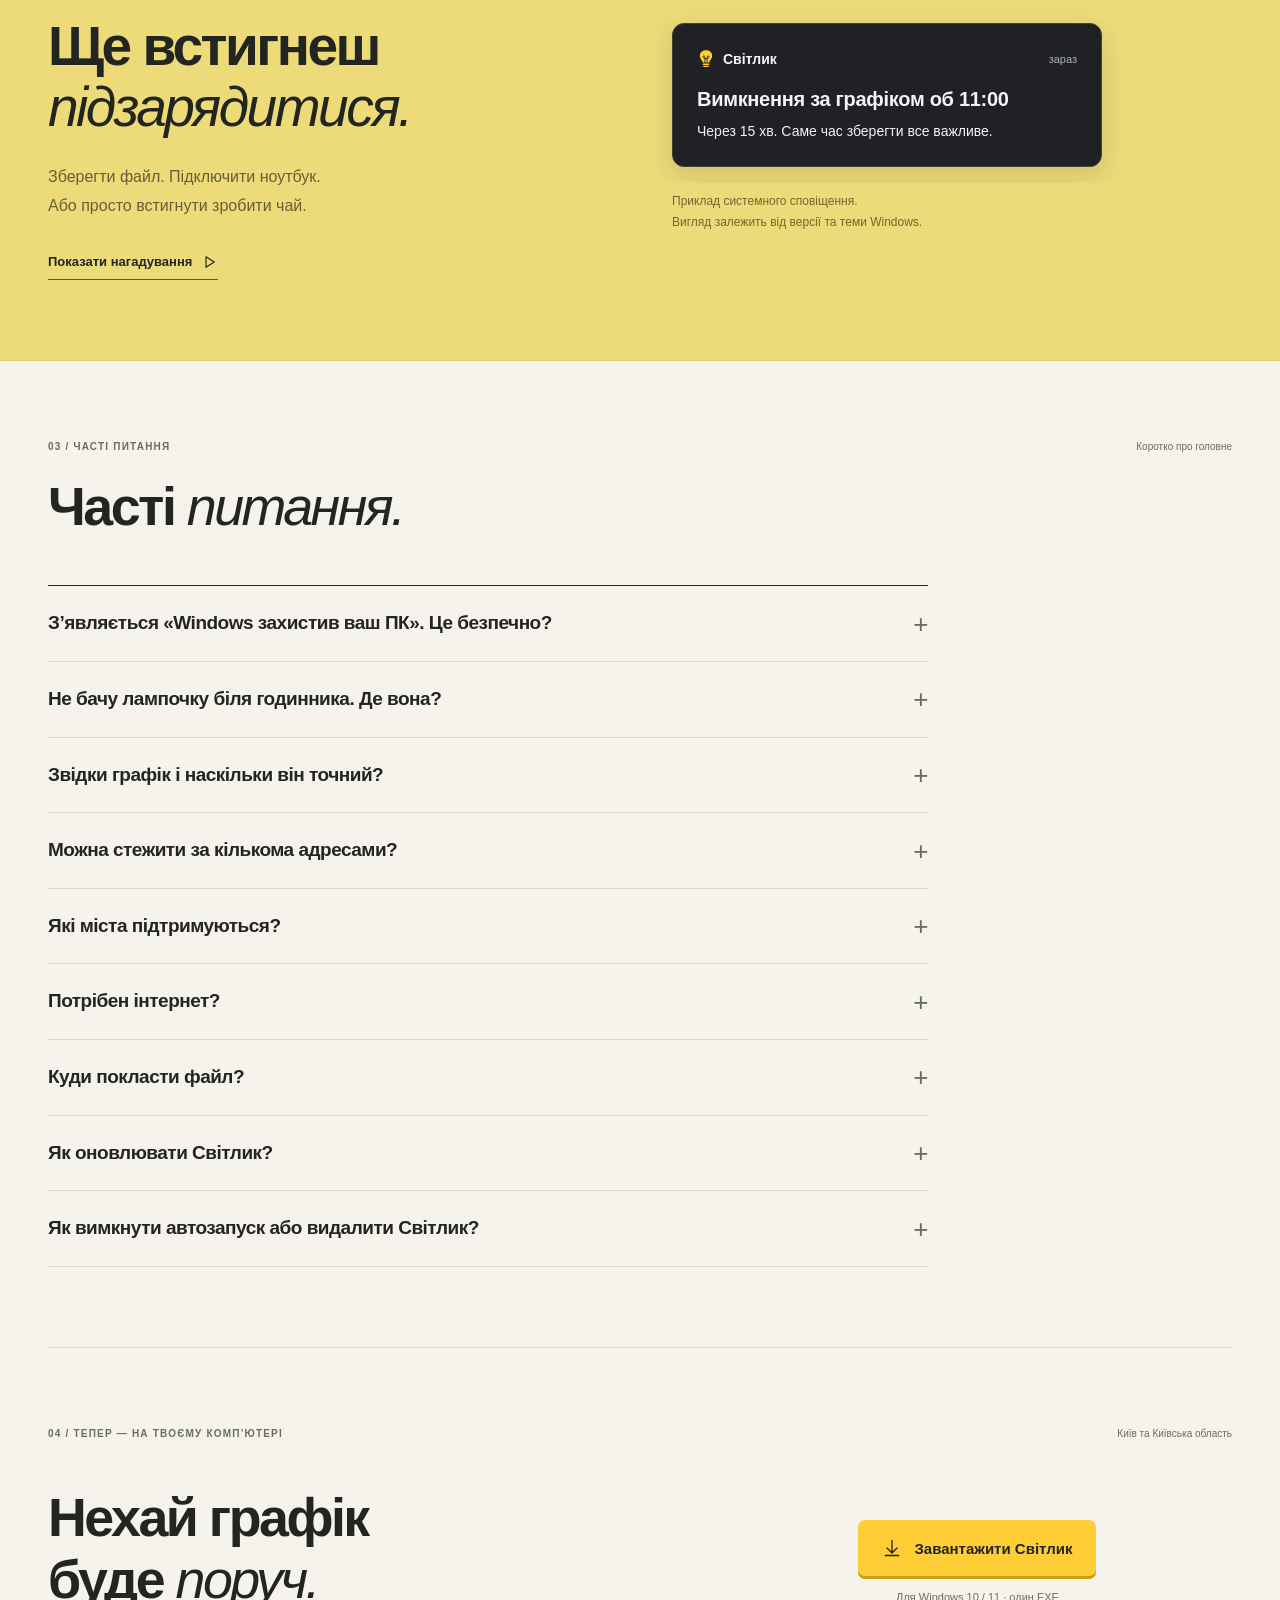
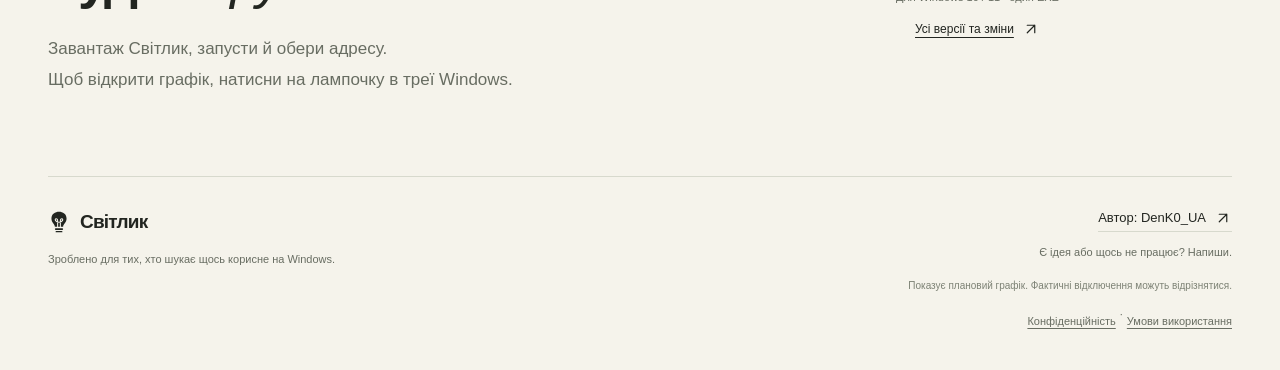
==== commit bd06b02a: "Match demo panel to Svitlyk 0.5.3 - Spacing follows the app's new stack: sections 24 apart, 16 and 8" ====
--- a/index.html
+++ b/index.html
@@ -61,7 +61,6 @@
 <div class="timeline-tomorrow" aria-hidden="true"><div class="timeline-hours" id="demo-tomorrow-label"><span>Завтра, 01.11</span></div><div class="app-timeline is-thin" id="demo-tomorrow"><span class="timeline-off" style="left:29.17%;width:12.5%"></span></div></div>
             <div class="app-detail"><span id="demo-next">Наступне відключення</span><strong>11:00 — 15:00</strong></div>
             <div class="app-detail"><span>Потім світло є</span><span>15:00 — 19:00</span></div>
-            <p class="app-source">Приклад графіка</p>
             <div class="app-watch" id="demo-watch"><div class="app-watch-head"><button type="button" id="watch-toggle" aria-expanded="true" aria-controls="watch-rows">Стежу також<span class="watch-count"> · 2</span><svg class="watch-chevron" viewBox="0 0 16 16" aria-hidden="true"><path d="m4 6 4 4 4-4" fill="none" stroke="currentColor" stroke-width="1.5" stroke-linecap="round" stroke-linejoin="round"/></svg></button><span class="app-watch-add">+ Додати</span></div><ul class="app-watch-rows" id="watch-rows"><li><i class="is-on" aria-hidden="true"></i><b>Мама</b><span>Світло є до 18:00</span><svg class="watch-arrow" viewBox="0 0 8 10" aria-hidden="true"><path d="M2.25 1.5 5.75 5 2.25 8.5" fill="none" stroke="currentColor" stroke-width="1.4" stroke-linecap="round" stroke-linejoin="round"/></svg></li><li><i aria-hidden="true"></i><b>Дача</b><span>Без світла до 21:30</span><svg class="watch-arrow" viewBox="0 0 8 10" aria-hidden="true"><path d="M2.25 1.5 5.75 5 2.25 8.5" fill="none" stroke="currentColor" stroke-width="1.4" stroke-linecap="round" stroke-linejoin="round"/></svg></li></ul></div>
           </div>
           <div class="taskbar">
--- a/site.css
+++ b/site.css
@@ -154,43 +154,42 @@
 .app-watch.is-folded .watch-count{display:inline}
 .app-watch.is-folded .watch-chevron{transform:rotate(-90deg)}
 
-/* Demo panel drawn to the app's own layout (SvitlykStyle, 400 px panel at 125 % scale), shrunk to the demo width. */
+/* Demo panel drawn to the app's own layout (Svitlyk 0.5.3, 400 px panel at 125 % scale), shrunk to the demo width. */
 .desktop{container-type:inline-size}
-.app-popup{--u:calc(min(312px,100cqw)/400);--app-muted:#a7adb8;--app-line:#3a3d44;width:calc(400*var(--u));max-width:none;padding:calc(16*var(--u)) calc(24*var(--u)) calc(4*var(--u));border-color:var(--app-line);border-radius:calc(18*var(--u));background:#202124;color:#f2f3f5;font-family:"Segoe UI",Arial,sans-serif}
+.app-popup{--u:calc(min(312px,100cqw)/400);--app-muted:#a7adb8;--app-line:#3a3d44;width:calc(400*var(--u));max-width:none;padding:calc(16*var(--u)) calc(24*var(--u)) 0;border-color:var(--app-line);border-radius:calc(18*var(--u));background:#202124;color:#f2f3f5;font-family:"Segoe UI",Arial,sans-serif}
 .app-header{height:calc(40*var(--u));font-size:calc(17.5*var(--u))}
 .app-header>span:first-child{gap:calc(8*var(--u))}
 .app-header>span:first-child svg{width:calc(24*var(--u));height:calc(24*var(--u))}
 .app-icons{gap:calc(25.5*var(--u));margin-right:calc(8.75*var(--u))}
 .app-icons .icon{width:calc(22.5*var(--u));height:calc(22.5*var(--u))}
-.app-address{margin:calc(8*var(--u)) 0 0;height:calc(24*var(--u));font-size:calc(15*var(--u));line-height:calc(20*var(--u))}
-.app-status{margin-top:calc(12*var(--u));height:calc(40*var(--u));gap:0;font-size:calc(30*var(--u));font-weight:600;letter-spacing:0}
+.app-address{margin:calc(2*var(--u)) 0 0;height:calc(20*var(--u));font-size:calc(15*var(--u));line-height:calc(20*var(--u))}
+.app-status{margin-top:calc(11*var(--u));height:calc(41*var(--u));gap:0;font-size:calc(30*var(--u));font-weight:600;line-height:calc(41*var(--u));letter-spacing:0}
 .app-status i{width:calc(10*var(--u));height:calc(10*var(--u));margin:0 calc(9*var(--u)) 0 calc(5*var(--u))}
-.app-until{margin-top:calc(8*var(--u));height:calc(24*var(--u));font-size:calc(17.5*var(--u));font-weight:600;line-height:calc(24*var(--u))}
-.app-time{margin-top:calc(12*var(--u));height:calc(46.67*var(--u));gap:calc(8*var(--u));font-size:calc(46.67*var(--u));line-height:1;letter-spacing:0}
+.app-until{margin-top:calc(1*var(--u));height:calc(25*var(--u));font-size:calc(17.5*var(--u));font-weight:400;line-height:calc(25*var(--u))}
+.app-time{margin-top:calc(-3*var(--u));height:calc(44*var(--u));gap:calc(8*var(--u));font-size:calc(46.67*var(--u));line-height:1;letter-spacing:0}
 .app-time small{font-size:inherit}
 .app-time #demo-minutes{font-size:calc(30*var(--u))}
 .app-time #demo-seconds{font-size:calc(17.5*var(--u))}
-.app-timeline{margin-top:calc(22.33*var(--u));height:calc(14*var(--u));border-radius:calc(6.5*var(--u))}
-.app-timeline.is-thin{margin-top:calc(2*var(--u));height:calc(7*var(--u));border-radius:calc(3*var(--u))}
+.app-timeline{margin-top:calc(29*var(--u));height:calc(14*var(--u));border-radius:calc(6.5*var(--u))}
+.app-timeline.is-thin{margin-top:calc(7*var(--u));height:calc(7*var(--u));border-radius:calc(3*var(--u))}
 .timeline-off{background:repeating-linear-gradient(135deg,#767c86 0 2px,#484c54 2px 5.66px)}
 .timeline-past{border-radius:calc(6.5*var(--u)) 0 0 calc(6.5*var(--u));background:#20212496}
 .timeline-marker{top:calc(-5*var(--u));height:calc(24*var(--u));margin-left:-1px;background:#f2f3f5}
 .timeline-ticks{margin-top:calc(2*var(--u));height:calc(3*var(--u));clip-path:inset(0 1px 0 0)}
-.timeline-hours{margin-top:calc(2*var(--u));font-size:calc(15*var(--u));line-height:calc(21.8*var(--u))}
+.timeline-hours{margin-top:calc(2*var(--u));font-size:calc(15*var(--u));line-height:calc(20*var(--u))}
 #demo-today-label:not(.is-hover) span{display:flex;justify-content:center;width:0}
 #demo-today-label:not(.is-hover) span:first-child{justify-content:flex-start}
 #demo-today-label:not(.is-hover) span:last-child{justify-content:flex-end}
-.timeline-tomorrow{margin-top:calc(6*var(--u));padding-bottom:calc(16.35*var(--u))}
+.timeline-tomorrow{margin-top:calc(1*var(--u));padding-bottom:calc(24*var(--u))}
 #demo-tomorrow-label{margin-top:0}
-.app-detail{margin-top:calc(4*var(--u));height:calc(28*var(--u));gap:calc(8*var(--u));font-size:calc(17.5*var(--u));line-height:calc(24*var(--u))}
-.timeline-tomorrow+.app-detail{margin-top:calc(15*var(--u))}
-.app-source{margin-top:calc(16*var(--u));height:calc(24*var(--u));font-size:calc(15*var(--u));line-height:calc(20*var(--u));color:var(--app-muted)}
-.app-watch{margin-top:calc(16*var(--u));padding-top:0}
-.app-watch-head{height:calc(28*var(--u));margin:calc(6*var(--u)) 0 calc(2*var(--u));font-size:calc(15*var(--u))}
-.app-watch-head button{gap:0;height:calc(28*var(--u));padding:0;font-size:inherit}
-.watch-chevron{width:calc(16*var(--u));height:calc(16*var(--u));margin-left:calc(3*var(--u))}
-.app-watch-rows{max-height:calc(64*var(--u));margin-bottom:calc(4*var(--u));transition:max-height .2s var(--ease),margin-bottom .2s var(--ease)}
-.app-watch.is-folded .app-watch-rows{margin-bottom:0}
+.app-detail{margin-top:0;height:calc(25*var(--u));gap:calc(8*var(--u));font-size:calc(17.5*var(--u));line-height:calc(25*var(--u))}
+.timeline-tomorrow+.app-detail{margin-top:calc(17*var(--u))}
+.app-watch{margin-top:calc(23*var(--u));padding-top:0}
+.app-watch-head{height:calc(20*var(--u));margin:calc(17*var(--u)) 0 calc(7*var(--u));font-size:calc(15*var(--u))}
+.app-watch-head button{gap:0;height:calc(20*var(--u));padding:0;font-size:inherit}
+.watch-chevron{width:calc(16*var(--u));height:calc(16*var(--u));margin-left:calc(2*var(--u))}
+.app-watch-rows{max-height:calc(64*var(--u));margin-bottom:calc(17*var(--u));transition:max-height .2s var(--ease),margin-bottom .2s var(--ease)}
+.app-watch.is-folded .app-watch-rows{margin-bottom:calc(16*var(--u))}
 .app-watch-rows li{grid-template-columns:calc(32*var(--u)) calc(112*var(--u)) 1fr calc(30*var(--u));gap:0;height:calc(32*var(--u));margin:0 calc(-8*var(--u));font-size:calc(15*var(--u));white-space:nowrap}
 .app-watch-rows b{overflow:hidden;text-overflow:ellipsis}
 .app-watch-rows span{justify-self:end}
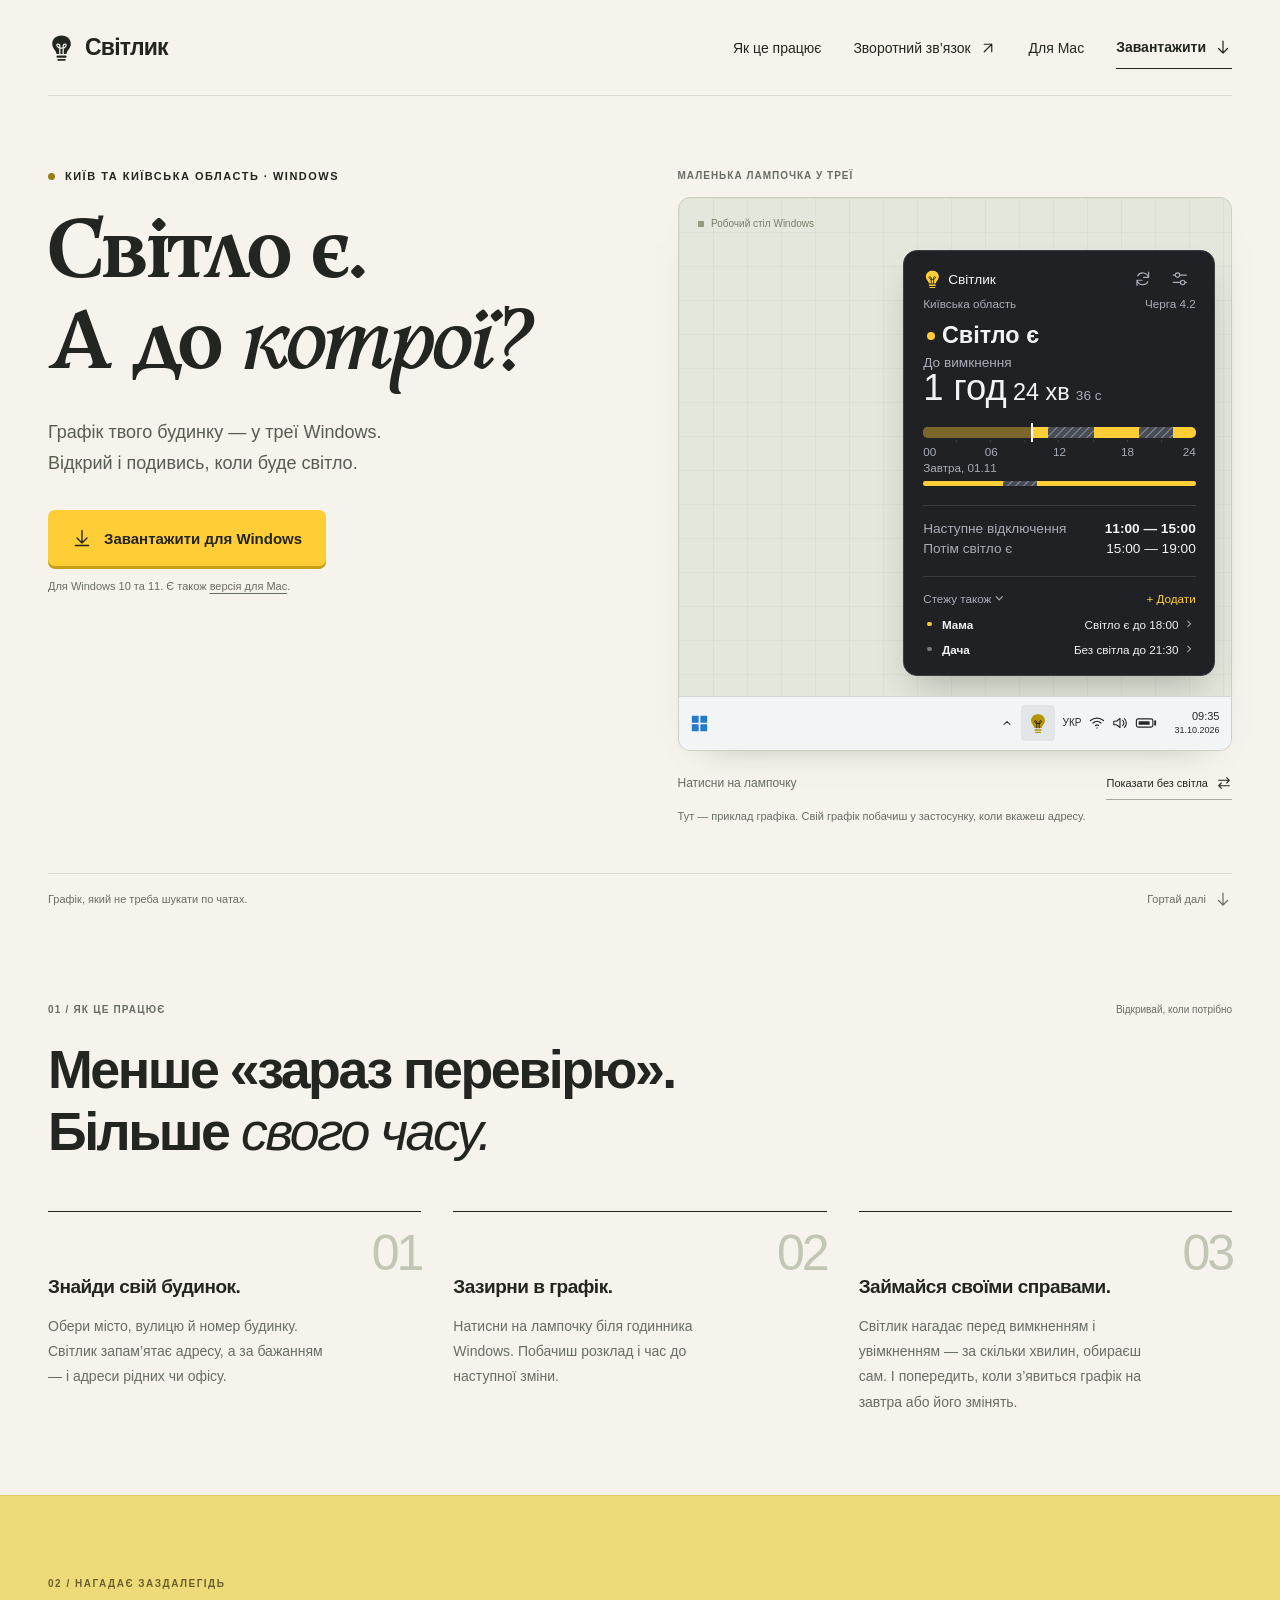
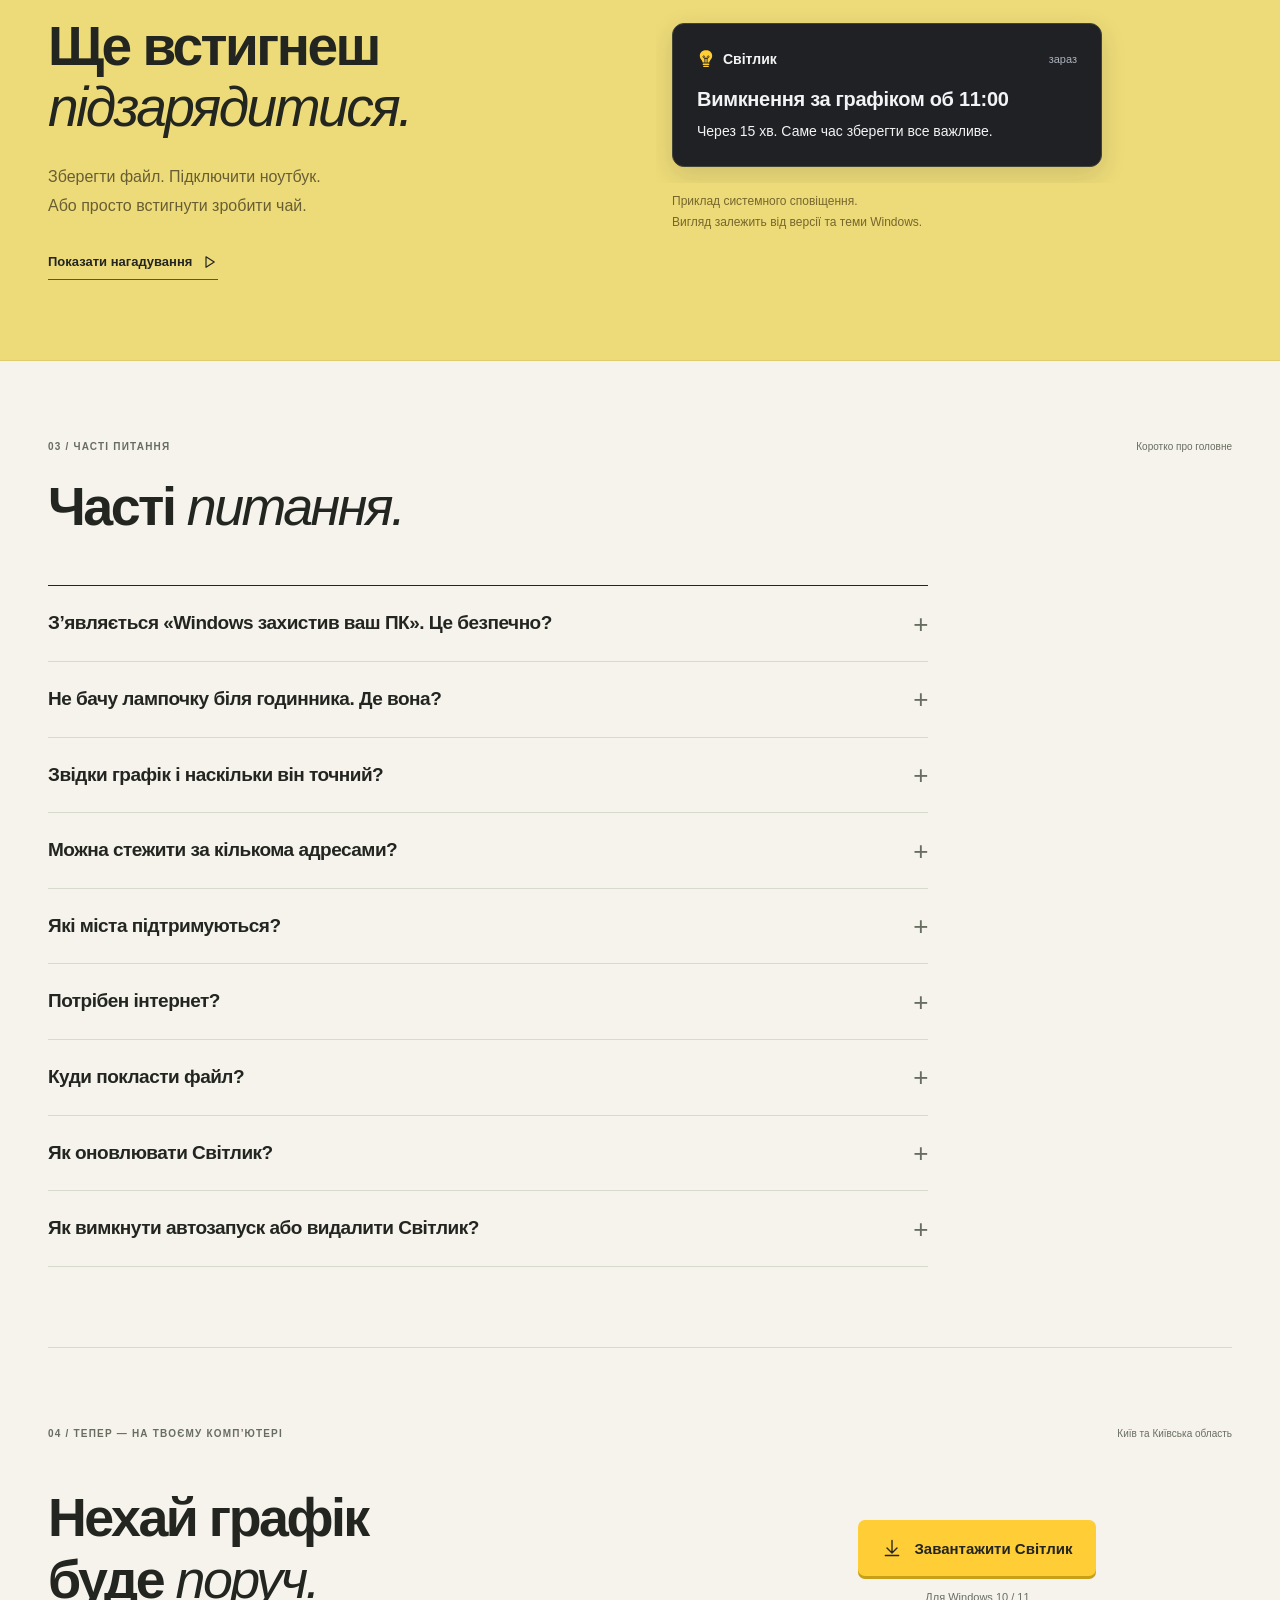
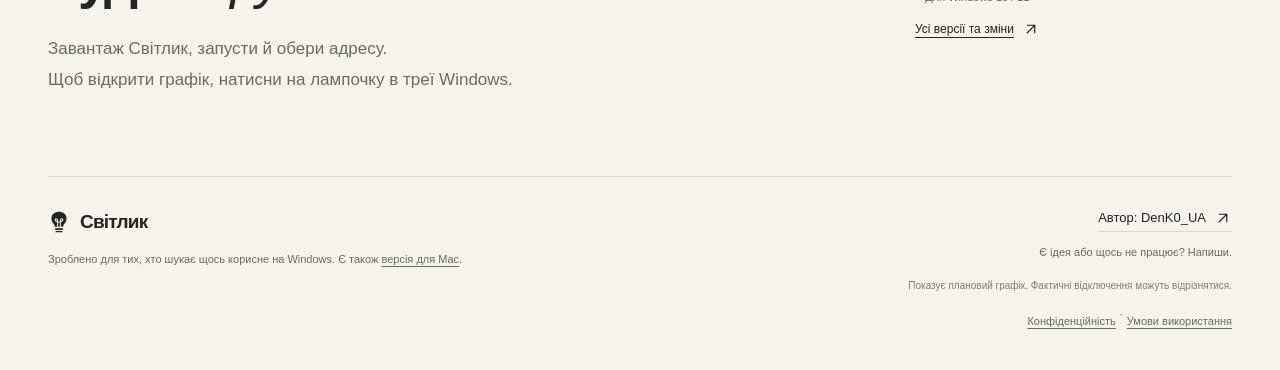
==== commit aa7a5fe7: "Site: Svitlyk for Mac page at /mac/, links between versions - New /mac/ page: interactive menu bar d" ====
--- a/index.html
+++ b/index.html
@@ -29,9 +29,17 @@
 <body>
   <svg class="symbols" aria-hidden="true"><defs><symbol id="bulb" viewBox="0 0 32 32"><path d="M10 23C10 19 5 17 5 11C5-2 27-2 27 11C27 17 22 19 22 23Z" fill="currentColor"/><rect x="10" y="25" width="12" height="2.5" rx="1.25" fill="currentColor"/><rect x="11" y="29" width="10" height="2" rx="1" fill="currentColor"/><path d="M14 23V14C14 10 9 11 11 14C13 17 19 17 21 14C23 11 18 10 18 14V23" fill="none" stroke="var(--filament,#202124)" stroke-width="1.5" stroke-linecap="round"/></symbol><symbol id="arrow" viewBox="0 0 24 24"><path d="M12 3v15m-6-6 6 6 6-6M4 21h16" fill="none" stroke="currentColor" stroke-width="1.6" stroke-linecap="round" stroke-linejoin="round"/></symbol><symbol id="icon-external" viewBox="0 0 24 24" fill="none" stroke="currentColor" stroke-width="1.6" stroke-linecap="round" stroke-linejoin="round"><path d="M7 17 17 7M7 7h10v10"/></symbol><symbol id="icon-down" viewBox="0 0 24 24" fill="none" stroke="currentColor" stroke-width="1.6" stroke-linecap="round" stroke-linejoin="round"><path d="M12 4v16m-6-6 6 6 6-6"/></symbol><symbol id="icon-swap" viewBox="0 0 24 24" fill="none" stroke="currentColor" stroke-width="1.6" stroke-linecap="round" stroke-linejoin="round"><path d="M4 8h16m-4-4 4 4-4 4M20 16H4m4-4-4 4 4 4"/></symbol><symbol id="icon-play" viewBox="0 0 24 24" fill="none" stroke="currentColor" stroke-width="1.6" stroke-linecap="round" stroke-linejoin="round"><path d="m8 5 11 7-11 7Z"/></symbol><symbol id="icon-check" viewBox="0 0 24 24" fill="none" stroke="currentColor" stroke-width="1.6" stroke-linecap="round" stroke-linejoin="round"><path d="m5 12 4 4L19 6"/></symbol><symbol id="icon-refresh" viewBox="0 0 24 24" fill="none" stroke="currentColor" stroke-width="1.6" stroke-linecap="round" stroke-linejoin="round"><path d="M20 5v6h-6M4 19v-6h6M5.8 8a7 7 0 0 1 11.6-3L20 8M4 16l2.6 3A7 7 0 0 0 18.2 16"/></symbol><symbol id="icon-sliders" viewBox="0 0 24 24" fill="none" stroke="currentColor" stroke-width="1.6" stroke-linecap="round" stroke-linejoin="round"><path d="M3 7h18M3 17h18"/><circle cx="9" cy="7" r="3" fill="var(--app)"/><circle cx="16" cy="17" r="3" fill="var(--app)"/></symbol><symbol id="app-refresh" viewBox="0 0 24 24" fill="none" stroke="currentColor" stroke-width="1.6" stroke-linecap="round" stroke-linejoin="round"><path d="M5.07 8A8 8 0 0 1 19.73 9.93M20 3v7h-7M18.93 16A8 8 0 0 1 4.27 14.07M4 21v-7h7"/></symbol></defs></svg>
   <a class="skip" href="#main">Перейти до змісту</a>
+  <p class="other-os" hidden>У вас Mac? <a href="mac/" data-analytics="navigation_click" data-location="banner" data-target="mac">Світлик для Mac — тут</a></p>
+  <script>
+    (function () {
+      var platform = (navigator.userAgentData && navigator.userAgentData.platform) || navigator.platform || '';
+      var touch = navigator.maxTouchPoints > 1;
+      if (/Mac/i.test(platform) && !touch) document.currentScript.previousElementSibling.hidden = false;
+    })();
+  </script>
   <header class="header wrap">
     <a class="brand" href="#" data-analytics="navigation_click" data-location="header" data-target="top" aria-label="Світлик — на початок"><svg aria-hidden="true"><use href="#bulb"/></svg><span>Світлик</span></a>
-    <nav aria-label="Основна навігація"><a href="#how" data-analytics="navigation_click" data-location="header" data-target="how">Як це працює</a><a data-analytics="contact_click" data-location="header" class="nav-contact" href="https://t.me/DenK0_UA" target="_blank" rel="noopener">Зворотний зв’язок <svg class="icon" aria-hidden="true"><use href="#icon-external"/></svg></a><a data-analytics="navigation_click" data-location="header" data-target="download" class="nav-download" href="#download">Завантажити <svg class="icon" aria-hidden="true"><use href="#icon-down"/></svg></a></nav>
+    <nav aria-label="Основна навігація"><a class="nav-how" href="#how" data-analytics="navigation_click" data-location="header" data-target="how">Як це працює</a><a data-analytics="contact_click" data-location="header" class="nav-contact" href="https://t.me/DenK0_UA" target="_blank" rel="noopener">Зворотний зв’язок <svg class="icon" aria-hidden="true"><use href="#icon-external"/></svg></a><a data-analytics="navigation_click" data-location="header" data-target="mac" href="mac/">Для Mac</a><a data-analytics="navigation_click" data-location="header" data-target="download" class="nav-download" href="#download">Завантажити <svg class="icon" aria-hidden="true"><use href="#icon-down"/></svg></a></nav>
   </header>
 
   <main id="main">
@@ -41,7 +49,7 @@
         <h1 id="hero-title">Світло є.<br>А до <em>котрої?</em></h1>
         <p class="hero-description">Графік твого будинку — у треї Windows.<br class="desktop-break"> Відкрий і подивись, коли буде світло.</p>
         <a data-analytics="download_click" data-location="hero" class="download" href="https://github.com/DenK0-UA/Svitlyk/releases/latest/download/Svitlyk.exe"><svg aria-hidden="true"><use href="#arrow"/></svg><span>Завантажити для Windows</span></a>
-        <p class="download-note">Один файл. Без інсталятора. Для Windows 10 та 11.</p>
+        <p class="download-note">Для Windows 10 та 11. Є також <a class="mac-link" href="mac/" data-analytics="navigation_click" data-location="hero" data-target="mac">версія для Mac</a>.</p>
         <p class="download-note download-hint" hidden>Windows попередив? Натисни <span>«Докладніше» → «Виконати все одно»</span>.</p>
       </div>
 
@@ -107,15 +115,15 @@
     <section data-section="faq" class="faq wrap" id="faq" aria-labelledby="faq-title">
       <div class="section-label reveal"><span>03 / ЧАСТІ ПИТАННЯ</span><span>Коротко про головне</span></div>
       <h2 class="section-title reveal" id="faq-title">Часті <em>питання.</em></h2>
-      <div class="faq-list reveal"><details data-question="smartscreen"><summary>З’являється «Windows захистив ваш ПК». Це безпечно?</summary><p>Так. Windows показує це вікно для нових програм без платного підпису видавця. Натисни <span class="nowrap">«Докладніше» → «Виконати все одно»</span>.</p></details><details data-question="tray"><summary>Не бачу лампочку біля годинника. Де вона?</summary><p>Windows ховає нові значки під стрілку <span class="nowrap">«^»</span> біля годинника — лампочка там. Перетягни її звідти на панель завдань, і вона завжди буде на видноті.</p></details><details data-question="source"><summary>Звідки графік і наскільки він точний?</summary><p>Світлик показує плановий графік для твоєї черги з відкритих джерел, а щойно опублікують графік на завтра — і його. Насправді світло часто вимикають і вмикають на кілька хвилин пізніше, а буває, що й інакше, ніж за планом. Про зміни графіка й аварійні відключення Світлик попередить.</p></details><details data-question="addresses"><summary>Можна стежити за кількома адресами?</summary><p>Так. У налаштуваннях на вкладці «Адреси» додай адресу рідних, офісу чи дачі й назви її як зручно. Її графік з’явиться в панелі в блоці «Стежу також», а нагадування для неї вмикаються окремо.</p></details><details data-question="regions"><summary>Які міста підтримуються?</summary><p>Поки Київ і Київська область. Інші області з’являться згодом.</p></details><details data-question="internet"><summary>Потрібен інтернет?</summary><p>Так, щоб оновлювати графік. Якщо мережа зникла, Світлик покаже останній відомий графік і чесно позначить, станом на котру він годину.</p></details><details data-question="location"><summary>Куди покласти файл?</summary><p>Будь-куди, наприклад у «Документи». Переносити можна: автозапуск підлаштується сам. Тільки не в Program Files, бо звідти Світлик не зможе оновлюватися.</p></details><details data-question="updates"><summary>Як оновлювати Світлик?</summary><p>Нічого робити не треба: нова версія встановиться сама, тихо й без вікон. Налаштування зберігаються.</p></details><details data-question="remove"><summary>Як вимкнути автозапуск або видалити Світлик?</summary><p>Автозапуск вимикається в налаштуваннях. Щоб прибрати програму повністю, вимкни цей перемикач, закрий її (правий клік на лампочці → «Вийти») і видали <code>Svitlyk.exe</code>. Налаштування лежать у папці <code>%LOCALAPPDATA%\Svitlyk</code> — її теж можна стерти.</p></details></div>
+      <div class="faq-list reveal"><details data-question="smartscreen"><summary>З’являється «Windows захистив ваш ПК». Це безпечно?</summary><p>Так. Windows показує це вікно для нових програм без платного підпису видавця. Натисни <span class="nowrap">«Докладніше» → «Виконати все одно»</span>.</p></details><details data-question="tray"><summary>Не бачу лампочку біля годинника. Де вона?</summary><p>Windows ховає нові значки під стрілку <span class="nowrap">«^»</span> біля годинника — лампочка там. Перетягни її звідти на панель завдань, і вона завжди буде на видноті.</p></details><details data-question="source"><summary>Звідки графік і наскільки він точний?</summary><p>Світлик показує плановий графік для твоєї черги з відкритих джерел, а щойно опублікують графік на завтра — і його. Насправді світло часто вимикають і вмикають на кілька хвилин пізніше, а буває, що й інакше, ніж за планом. Тому Світлик ще й перевіряє на сайті ДТЕК твою адресу: якщо там внесли аварійне чи екстрене відключення, покаже його й орієнтовний час відновлення. ДТЕК вносить такі відключення із затримкою до 15 хвилин. Про зміни графіка й аварійні відключення Світлик попередить.</p></details><details data-question="addresses"><summary>Можна стежити за кількома адресами?</summary><p>Так. У налаштуваннях на вкладці «Адреси» додай адресу рідних, офісу чи дачі й назви її як зручно. Її графік з’явиться в панелі в блоці «Стежу також», а нагадування для неї вмикаються окремо.</p></details><details data-question="regions"><summary>Які міста підтримуються?</summary><p>Поки Київ і Київська область. Інші області з’являться згодом.</p></details><details data-question="internet"><summary>Потрібен інтернет?</summary><p>Так, щоб оновлювати графік. Якщо мережа зникла, Світлик покаже останній відомий графік і чесно позначить, станом на котру він годину.</p></details><details data-question="location"><summary>Куди покласти файл?</summary><p>Будь-куди, наприклад у «Документи». Переносити можна: автозапуск підлаштується сам. Тільки не в Program Files, бо звідти Світлик не зможе оновлюватися.</p></details><details data-question="updates"><summary>Як оновлювати Світлик?</summary><p>Нічого робити не треба: нова версія встановиться сама, тихо й без вікон. Налаштування зберігаються.</p></details><details data-question="remove"><summary>Як вимкнути автозапуск або видалити Світлик?</summary><p>Автозапуск вимикається в налаштуваннях. Щоб прибрати програму повністю, вимкни цей перемикач, закрий її (правий клік на лампочці → «Вийти») і видали <code>Svitlyk.exe</code>. Налаштування лежать у папці <code>%LOCALAPPDATA%\Svitlyk</code> — її теж можна стерти.</p></details></div>
     </section>
 
     <section data-section="download" class="download-section wrap" id="download" aria-labelledby="download-title">
       <div class="section-label reveal"><span>04 / ТЕПЕР — НА ТВОЄМУ КОМП’ЮТЕРІ</span><span>Київ та Київська область</span></div>
-      <div class="download-content"><div class="reveal"><h2 class="section-title" id="download-title">Нехай графік<br>буде <em>поруч.</em></h2><p>Завантаж Світлик, запусти й обери адресу.<br>Щоб відкрити графік, натисни на лампочку в треї Windows.</p></div><div class="download-action reveal"><a data-analytics="download_click" data-location="download" class="download" href="https://github.com/DenK0-UA/Svitlyk/releases/latest/download/Svitlyk.exe"><svg aria-hidden="true"><use href="#arrow"/></svg><span>Завантажити Світлик</span></a><p class="download-note">Для Windows 10 / 11 · один EXE</p><p class="download-note download-hint" hidden>Windows попередив? Натисни <span>«Докладніше» → «Виконати все одно»</span>.</p><a data-analytics="releases_click" data-location="download" class="versions" href="https://github.com/DenK0-UA/Svitlyk/releases">Усі версії та зміни <svg class="icon" aria-hidden="true"><use href="#icon-external"/></svg></a></div></div>
+      <div class="download-content"><div class="reveal"><h2 class="section-title" id="download-title">Нехай графік<br>буде <em>поруч.</em></h2><p>Завантаж Світлик, запусти й обери адресу.<br>Щоб відкрити графік, натисни на лампочку в треї Windows.</p></div><div class="download-action reveal"><a data-analytics="download_click" data-location="download" class="download" href="https://github.com/DenK0-UA/Svitlyk/releases/latest/download/Svitlyk.exe"><svg aria-hidden="true"><use href="#arrow"/></svg><span>Завантажити Світлик</span></a><p class="download-note">Для Windows 10 / 11</p><p class="download-note download-hint" hidden>Windows попередив? Натисни <span>«Докладніше» → «Виконати все одно»</span>.</p><a data-analytics="releases_click" data-location="download" class="versions" href="https://github.com/DenK0-UA/Svitlyk/releases">Усі версії та зміни <svg class="icon" aria-hidden="true"><use href="#icon-external"/></svg></a></div></div>
     </section>
   </main>
 
-  <footer class="footer wrap"><div><a data-analytics="navigation_click" data-location="footer" data-target="top" class="brand" href="#"><svg aria-hidden="true"><use href="#bulb"/></svg><span>Світлик</span></a><p>Зроблено для тих, хто шукає щось корисне на Windows.</p></div><div class="footer-right"><a data-analytics="contact_click" data-location="footer" href="https://t.me/DenK0_UA" target="_blank" rel="noopener">Автор: DenK0_UA <svg class="icon" aria-hidden="true"><use href="#icon-external"/></svg></a><p>Є ідея або щось не працює? Напиши.</p><small>Показує плановий графік. Фактичні відключення можуть відрізнятися.</small><p class="footer-legal"><a href="privacy.html">Конфіденційність</a><span aria-hidden="true"> · </span><a href="terms.html">Умови використання</a></p></div></footer>
+  <footer class="footer wrap"><div><a data-analytics="navigation_click" data-location="footer" data-target="top" class="brand" href="#"><svg aria-hidden="true"><use href="#bulb"/></svg><span>Світлик</span></a><p>Зроблено для тих, хто шукає щось корисне на Windows. Є також <a class="mac-link" href="mac/" data-analytics="navigation_click" data-location="footer" data-target="mac">версія для Mac</a>.</p></div><div class="footer-right"><a data-analytics="contact_click" data-location="footer" href="https://t.me/DenK0_UA" target="_blank" rel="noopener">Автор: DenK0_UA <svg class="icon" aria-hidden="true"><use href="#icon-external"/></svg></a><p>Є ідея або щось не працює? Напиши.</p><small>Показує плановий графік. Фактичні відключення можуть відрізнятися.</small><p class="footer-legal"><a href="privacy.html">Конфіденційність</a><span aria-hidden="true"> · </span><a href="terms.html">Умови використання</a></p></div></footer>
 </body>
 </html>
--- a/site.css
+++ b/site.css
@@ -214,3 +214,7 @@
 .footer-legal a{display:inline-flex;align-items:center;min-height:32px;text-decoration:underline;text-underline-offset:3px}
 @media(max-width:800px){.legal{padding-top:var(--space-10)}.legal-lead{font-size:17px}.legal h2{margin-top:var(--space-10);font-size:19px}.footer-legal{justify-content:flex-start}}
 @media(prefers-color-scheme:dark){.legal code{background:#2b2d32}}
+
+.other-os{margin:0;padding:10px 16px;text-align:center;font-size:14px;background:var(--yellow);color:#222520}.other-os a{font-weight:600;text-decoration:underline;text-underline-offset:3px}.mac-link{text-decoration:underline;text-underline-offset:3px}
+
+@media(max-width:560px){.nav-how{display:none}}
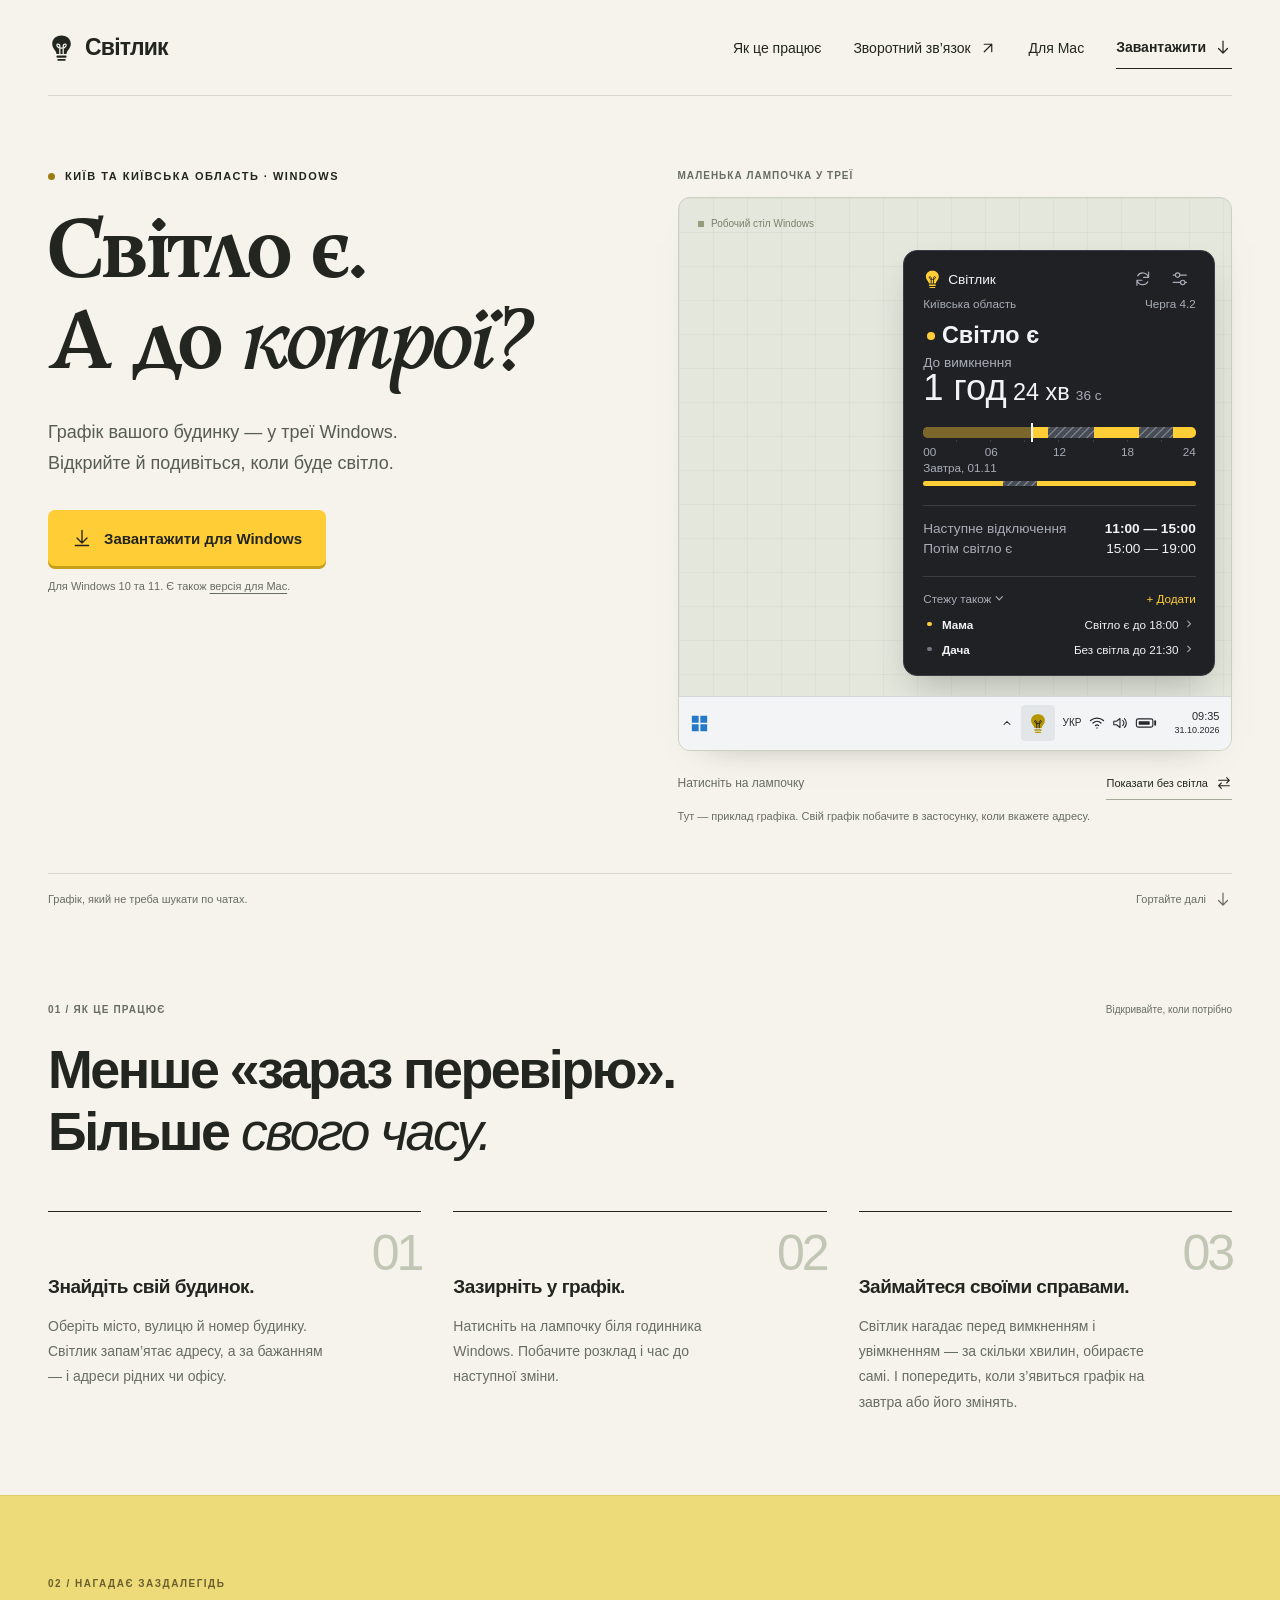
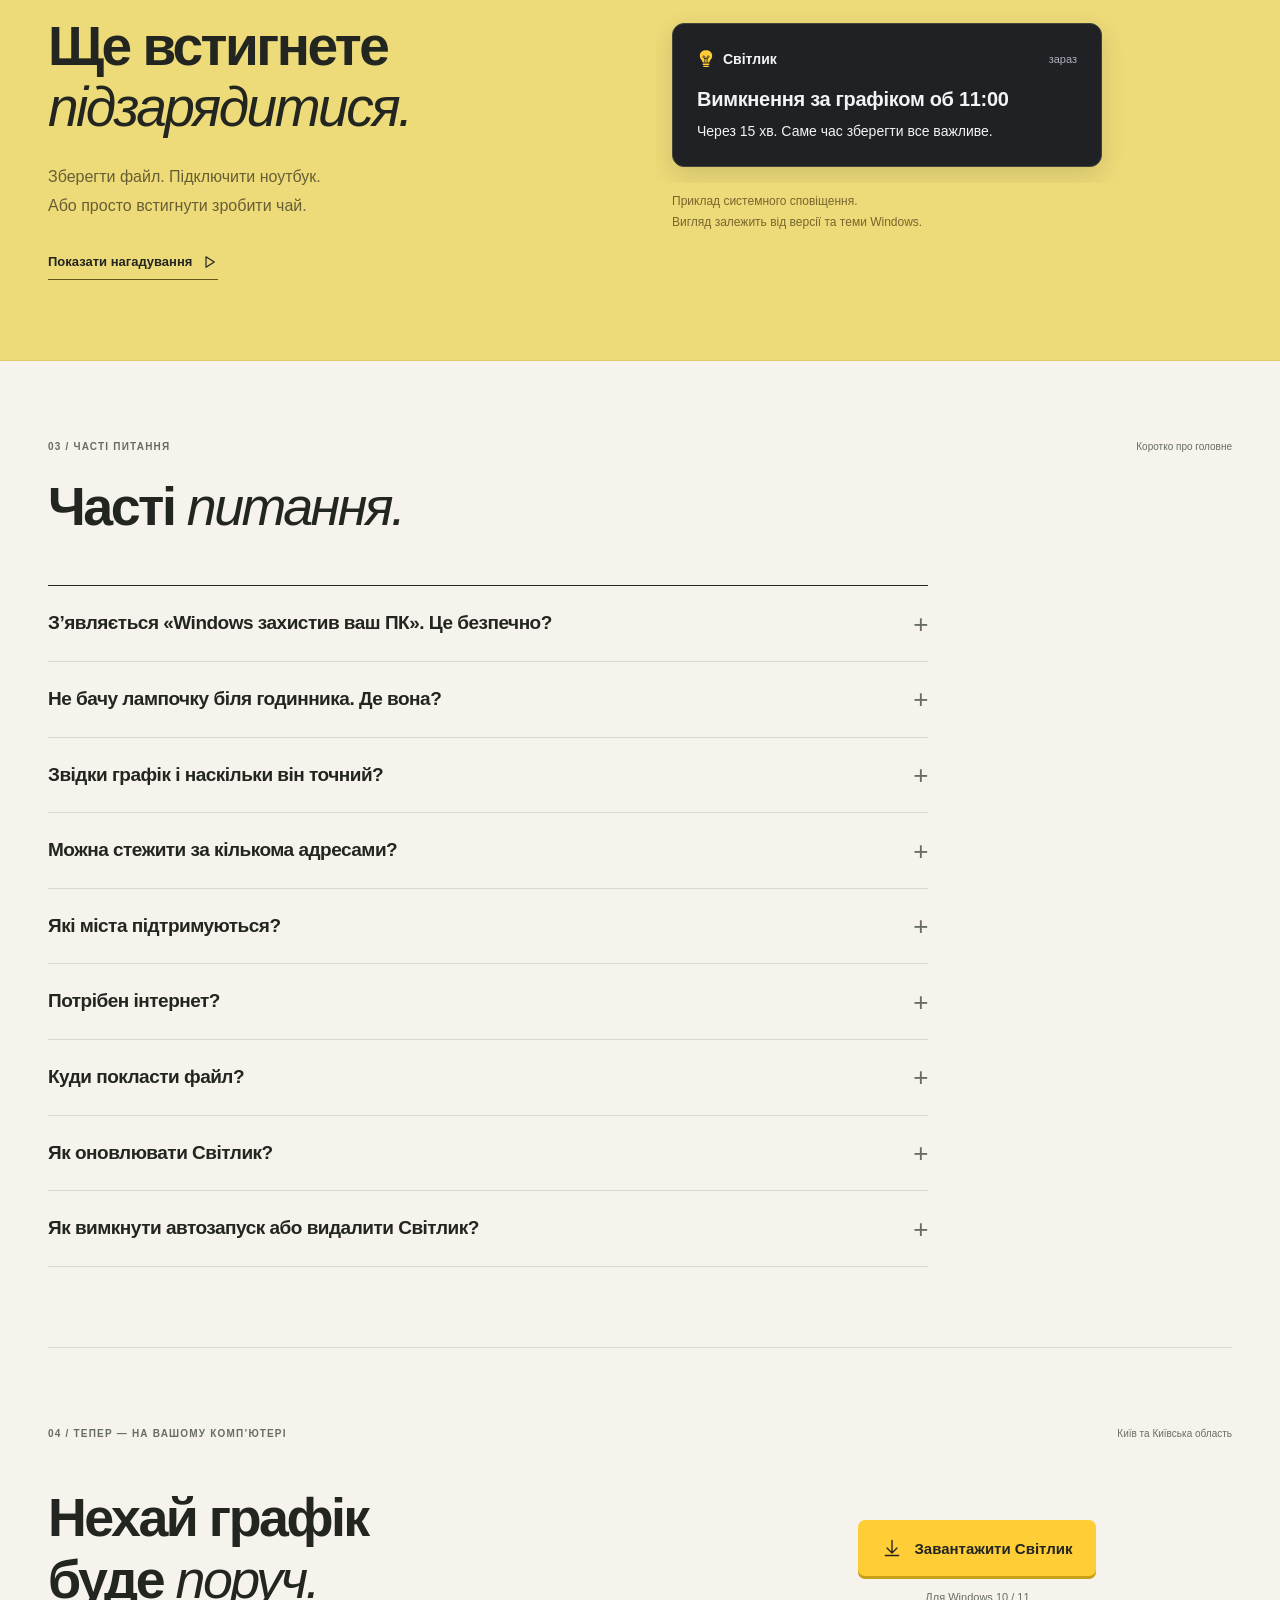
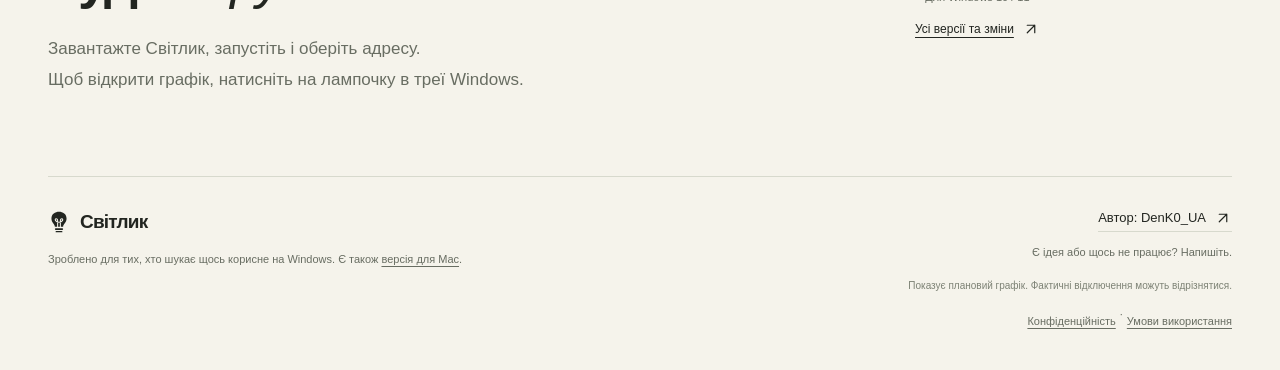
==== commit 12e2f0e2: "Site: address visitors with «ви», as on the Mac site Same wording otherwise; the footer line stays. " ====
--- a/index.html
+++ b/index.html
@@ -29,7 +29,7 @@
 <body>
   <svg class="symbols" aria-hidden="true"><defs><symbol id="bulb" viewBox="0 0 32 32"><path d="M10 23C10 19 5 17 5 11C5-2 27-2 27 11C27 17 22 19 22 23Z" fill="currentColor"/><rect x="10" y="25" width="12" height="2.5" rx="1.25" fill="currentColor"/><rect x="11" y="29" width="10" height="2" rx="1" fill="currentColor"/><path d="M14 23V14C14 10 9 11 11 14C13 17 19 17 21 14C23 11 18 10 18 14V23" fill="none" stroke="var(--filament,#202124)" stroke-width="1.5" stroke-linecap="round"/></symbol><symbol id="arrow" viewBox="0 0 24 24"><path d="M12 3v15m-6-6 6 6 6-6M4 21h16" fill="none" stroke="currentColor" stroke-width="1.6" stroke-linecap="round" stroke-linejoin="round"/></symbol><symbol id="icon-external" viewBox="0 0 24 24" fill="none" stroke="currentColor" stroke-width="1.6" stroke-linecap="round" stroke-linejoin="round"><path d="M7 17 17 7M7 7h10v10"/></symbol><symbol id="icon-down" viewBox="0 0 24 24" fill="none" stroke="currentColor" stroke-width="1.6" stroke-linecap="round" stroke-linejoin="round"><path d="M12 4v16m-6-6 6 6 6-6"/></symbol><symbol id="icon-swap" viewBox="0 0 24 24" fill="none" stroke="currentColor" stroke-width="1.6" stroke-linecap="round" stroke-linejoin="round"><path d="M4 8h16m-4-4 4 4-4 4M20 16H4m4-4-4 4 4 4"/></symbol><symbol id="icon-play" viewBox="0 0 24 24" fill="none" stroke="currentColor" stroke-width="1.6" stroke-linecap="round" stroke-linejoin="round"><path d="m8 5 11 7-11 7Z"/></symbol><symbol id="icon-check" viewBox="0 0 24 24" fill="none" stroke="currentColor" stroke-width="1.6" stroke-linecap="round" stroke-linejoin="round"><path d="m5 12 4 4L19 6"/></symbol><symbol id="icon-refresh" viewBox="0 0 24 24" fill="none" stroke="currentColor" stroke-width="1.6" stroke-linecap="round" stroke-linejoin="round"><path d="M20 5v6h-6M4 19v-6h6M5.8 8a7 7 0 0 1 11.6-3L20 8M4 16l2.6 3A7 7 0 0 0 18.2 16"/></symbol><symbol id="icon-sliders" viewBox="0 0 24 24" fill="none" stroke="currentColor" stroke-width="1.6" stroke-linecap="round" stroke-linejoin="round"><path d="M3 7h18M3 17h18"/><circle cx="9" cy="7" r="3" fill="var(--app)"/><circle cx="16" cy="17" r="3" fill="var(--app)"/></symbol><symbol id="app-refresh" viewBox="0 0 24 24" fill="none" stroke="currentColor" stroke-width="1.6" stroke-linecap="round" stroke-linejoin="round"><path d="M5.07 8A8 8 0 0 1 19.73 9.93M20 3v7h-7M18.93 16A8 8 0 0 1 4.27 14.07M4 21v-7h7"/></symbol></defs></svg>
   <a class="skip" href="#main">Перейти до змісту</a>
-  <p class="other-os" hidden>У вас Mac? <a href="mac/" data-analytics="navigation_click" data-location="banner" data-target="mac">Світлик для Mac — тут</a></p>
+  <p class="other-os" hidden>У вас Mac? <a href="https://denk0-ua.github.io/Svitlyk-Mac/" data-analytics="navigation_click" data-location="banner" data-target="mac">Світлик для Mac — тут</a></p>
   <script>
     (function () {
       var platform = (navigator.userAgentData && navigator.userAgentData.platform) || navigator.platform || '';
@@ -39,7 +39,7 @@
   </script>
   <header class="header wrap">
     <a class="brand" href="#" data-analytics="navigation_click" data-location="header" data-target="top" aria-label="Світлик — на початок"><svg aria-hidden="true"><use href="#bulb"/></svg><span>Світлик</span></a>
-    <nav aria-label="Основна навігація"><a class="nav-how" href="#how" data-analytics="navigation_click" data-location="header" data-target="how">Як це працює</a><a data-analytics="contact_click" data-location="header" class="nav-contact" href="https://t.me/DenK0_UA" target="_blank" rel="noopener">Зворотний зв’язок <svg class="icon" aria-hidden="true"><use href="#icon-external"/></svg></a><a data-analytics="navigation_click" data-location="header" data-target="mac" href="mac/">Для Mac</a><a data-analytics="navigation_click" data-location="header" data-target="download" class="nav-download" href="#download">Завантажити <svg class="icon" aria-hidden="true"><use href="#icon-down"/></svg></a></nav>
+    <nav aria-label="Основна навігація"><a class="nav-how" href="#how" data-analytics="navigation_click" data-location="header" data-target="how">Як це працює</a><a data-analytics="contact_click" data-location="header" class="nav-contact" href="https://t.me/DenK0_UA" target="_blank" rel="noopener">Зворотний зв’язок <svg class="icon" aria-hidden="true"><use href="#icon-external"/></svg></a><a data-analytics="navigation_click" data-location="header" data-target="mac" href="https://denk0-ua.github.io/Svitlyk-Mac/">Для Mac</a><a data-analytics="navigation_click" data-location="header" data-target="download" class="nav-download" href="#download">Завантажити <svg class="icon" aria-hidden="true"><use href="#icon-down"/></svg></a></nav>
   </header>
 
   <main id="main">
@@ -47,10 +47,10 @@
       <div class="hero-copy">
         <p class="eyebrow"><span class="status-dot"></span> КИЇВ ТА КИЇВСЬКА ОБЛАСТЬ · WINDOWS</p>
         <h1 id="hero-title">Світло є.<br>А до <em>котрої?</em></h1>
-        <p class="hero-description">Графік твого будинку — у треї Windows.<br class="desktop-break"> Відкрий і подивись, коли буде світло.</p>
+        <p class="hero-description">Графік вашого будинку — у треї Windows.<br class="desktop-break"> Відкрийте й подивіться, коли буде світло.</p>
         <a data-analytics="download_click" data-location="hero" class="download" href="https://github.com/DenK0-UA/Svitlyk/releases/latest/download/Svitlyk.exe"><svg aria-hidden="true"><use href="#arrow"/></svg><span>Завантажити для Windows</span></a>
-        <p class="download-note">Для Windows 10 та 11. Є також <a class="mac-link" href="mac/" data-analytics="navigation_click" data-location="hero" data-target="mac">версія для Mac</a>.</p>
-        <p class="download-note download-hint" hidden>Windows попередив? Натисни <span>«Докладніше» → «Виконати все одно»</span>.</p>
+        <p class="download-note">Для Windows 10 та 11. Є також <a class="mac-link" href="https://denk0-ua.github.io/Svitlyk-Mac/" data-analytics="navigation_click" data-location="hero" data-target="mac">версія для Mac</a>.</p>
+        <p class="download-note download-hint" hidden>Windows попередив? Натисніть <span>«Докладніше» → «Виконати все одно»</span>.</p>
       </div>
 
       <div class="hero-demo">
@@ -86,25 +86,25 @@
             </div>
           </div>
         </div>
-        <div class="demo-controls"><span class="micro" id="tray-instruction">Натисни на лампочку</span><button type="button" id="state-switch" aria-pressed="false"><span class="button-label">Показати без світла</span><svg class="icon" aria-hidden="true"><use href="#icon-swap"/></svg></button></div>
-        <p class="demo-note" id="demo-note" aria-live="polite">Тут — приклад графіка. Свій графік побачиш у застосунку, коли вкажеш адресу.</p>
+        <div class="demo-controls"><span class="micro" id="tray-instruction">Натисніть на лампочку</span><button type="button" id="state-switch" aria-pressed="false"><span class="button-label">Показати без світла</span><svg class="icon" aria-hidden="true"><use href="#icon-swap"/></svg></button></div>
+        <p class="demo-note" id="demo-note" aria-live="polite">Тут — приклад графіка. Свій графік побачите в застосунку, коли вкажете адресу.</p>
       </div>
-      <div class="hero-bottom"><span>Графік, який не треба шукати по чатах.</span><a href="#how" data-analytics="navigation_click" data-location="hero" data-target="how" aria-label="Дізнатися, як це працює">Гортай далі <svg class="icon" aria-hidden="true"><use href="#icon-down"/></svg></a></div>
+      <div class="hero-bottom"><span>Графік, який не треба шукати по чатах.</span><a href="#how" data-analytics="navigation_click" data-location="hero" data-target="how" aria-label="Дізнатися, як це працює">Гортайте далі <svg class="icon" aria-hidden="true"><use href="#icon-down"/></svg></a></div>
     </section>
 
     <section data-section="how" class="how wrap" id="how" aria-labelledby="how-title">
-      <div class="section-label reveal"><span>01 / ЯК ЦЕ ПРАЦЮЄ</span><span>Відкривай, коли потрібно</span></div>
+      <div class="section-label reveal"><span>01 / ЯК ЦЕ ПРАЦЮЄ</span><span>Відкривайте, коли потрібно</span></div>
       <h2 class="section-title reveal" id="how-title">Менше «зараз перевірю».<br>Більше <em>свого часу.</em></h2>
       <div class="steps">
-        <article class="step reveal"><span class="step-number" aria-hidden="true">01</span><h3>Знайди свій будинок.</h3><p>Обери місто, вулицю й номер будинку. Світлик запам’ятає адресу, а за бажанням — і адреси рідних чи офісу.</p></article>
-        <article class="step reveal"><span class="step-number" aria-hidden="true">02</span><h3>Зазирни в графік.</h3><p>Натисни на лампочку біля годинника Windows. Побачиш розклад і час до наступної зміни.</p></article>
-        <article class="step reveal"><span class="step-number" aria-hidden="true">03</span><h3>Займайся своїми справами.</h3><p>Світлик нагадає перед вимкненням і увімкненням — за скільки хвилин, обираєш сам. І попередить, коли з’явиться графік на завтра або його змінять.</p></article>
+        <article class="step reveal"><span class="step-number" aria-hidden="true">01</span><h3>Знайдіть свій будинок.</h3><p>Оберіть місто, вулицю й номер будинку. Світлик запам’ятає адресу, а за бажанням — і адреси рідних чи офісу.</p></article>
+        <article class="step reveal"><span class="step-number" aria-hidden="true">02</span><h3>Зазирніть у графік.</h3><p>Натисніть на лампочку біля годинника Windows. Побачите розклад і час до наступної зміни.</p></article>
+        <article class="step reveal"><span class="step-number" aria-hidden="true">03</span><h3>Займайтеся своїми справами.</h3><p>Світлик нагадає перед вимкненням і увімкненням — за скільки хвилин, обираєте самі. І попередить, коли з’явиться графік на завтра або його змінять.</p></article>
       </div>
     </section>
 
     <section data-section="reminder" class="reminder-section" aria-labelledby="reminder-title">
       <div class="reminder wrap">
-        <div class="reminder-copy reveal"><p class="eyebrow">02 / НАГАДАЄ ЗАЗДАЛЕГІДЬ</p><h2 id="reminder-title">Ще встигнеш<br><em>підзарядитися.</em></h2><p>Зберегти файл. Підключити ноутбук.<br>Або просто встигнути зробити чай.</p><button class="text-button" type="button" id="reminder-button"><span class="button-label">Показати нагадування</span><svg class="icon" aria-hidden="true"><use href="#icon-play"/></svg></button></div>
+        <div class="reminder-copy reveal"><p class="eyebrow">02 / НАГАДАЄ ЗАЗДАЛЕГІДЬ</p><h2 id="reminder-title">Ще встигнете<br><em>підзарядитися.</em></h2><p>Зберегти файл. Підключити ноутбук.<br>Або просто встигнути зробити чай.</p><button class="text-button" type="button" id="reminder-button"><span class="button-label">Показати нагадування</span><svg class="icon" aria-hidden="true"><use href="#icon-play"/></svg></button></div>
         <div class="reminder-scene reveal">
           <div class="notification-stage"><div class="notification" id="notification" role="status" aria-live="polite"><div class="notification-top"><span><svg aria-hidden="true"><use href="#bulb"/></svg> Світлик</span><span>зараз</span></div><h3>Вимкнення за графіком об 11:00</h3><p>Через 15 хв. Саме час зберегти все важливе.</p></div></div>
           <div class="reminder-caption"><p>Приклад системного сповіщення.<br>Вигляд залежить від версії та теми Windows.</p></div>
@@ -115,15 +115,15 @@
     <section data-section="faq" class="faq wrap" id="faq" aria-labelledby="faq-title">
       <div class="section-label reveal"><span>03 / ЧАСТІ ПИТАННЯ</span><span>Коротко про головне</span></div>
       <h2 class="section-title reveal" id="faq-title">Часті <em>питання.</em></h2>
-      <div class="faq-list reveal"><details data-question="smartscreen"><summary>З’являється «Windows захистив ваш ПК». Це безпечно?</summary><p>Так. Windows показує це вікно для нових програм без платного підпису видавця. Натисни <span class="nowrap">«Докладніше» → «Виконати все одно»</span>.</p></details><details data-question="tray"><summary>Не бачу лампочку біля годинника. Де вона?</summary><p>Windows ховає нові значки під стрілку <span class="nowrap">«^»</span> біля годинника — лампочка там. Перетягни її звідти на панель завдань, і вона завжди буде на видноті.</p></details><details data-question="source"><summary>Звідки графік і наскільки він точний?</summary><p>Світлик показує плановий графік для твоєї черги з відкритих джерел, а щойно опублікують графік на завтра — і його. Насправді світло часто вимикають і вмикають на кілька хвилин пізніше, а буває, що й інакше, ніж за планом. Тому Світлик ще й перевіряє на сайті ДТЕК твою адресу: якщо там внесли аварійне чи екстрене відключення, покаже його й орієнтовний час відновлення. ДТЕК вносить такі відключення із затримкою до 15 хвилин. Про зміни графіка й аварійні відключення Світлик попередить.</p></details><details data-question="addresses"><summary>Можна стежити за кількома адресами?</summary><p>Так. У налаштуваннях на вкладці «Адреси» додай адресу рідних, офісу чи дачі й назви її як зручно. Її графік з’явиться в панелі в блоці «Стежу також», а нагадування для неї вмикаються окремо.</p></details><details data-question="regions"><summary>Які міста підтримуються?</summary><p>Поки Київ і Київська область. Інші області з’являться згодом.</p></details><details data-question="internet"><summary>Потрібен інтернет?</summary><p>Так, щоб оновлювати графік. Якщо мережа зникла, Світлик покаже останній відомий графік і чесно позначить, станом на котру він годину.</p></details><details data-question="location"><summary>Куди покласти файл?</summary><p>Будь-куди, наприклад у «Документи». Переносити можна: автозапуск підлаштується сам. Тільки не в Program Files, бо звідти Світлик не зможе оновлюватися.</p></details><details data-question="updates"><summary>Як оновлювати Світлик?</summary><p>Нічого робити не треба: нова версія встановиться сама, тихо й без вікон. Налаштування зберігаються.</p></details><details data-question="remove"><summary>Як вимкнути автозапуск або видалити Світлик?</summary><p>Автозапуск вимикається в налаштуваннях. Щоб прибрати програму повністю, вимкни цей перемикач, закрий її (правий клік на лампочці → «Вийти») і видали <code>Svitlyk.exe</code>. Налаштування лежать у папці <code>%LOCALAPPDATA%\Svitlyk</code> — її теж можна стерти.</p></details></div>
+      <div class="faq-list reveal"><details data-question="smartscreen"><summary>З’являється «Windows захистив ваш ПК». Це безпечно?</summary><p>Так. Windows показує це вікно для нових програм без платного підпису видавця. Натисніть <span class="nowrap">«Докладніше» → «Виконати все одно»</span>.</p></details><details data-question="tray"><summary>Не бачу лампочку біля годинника. Де вона?</summary><p>Windows ховає нові значки під стрілку <span class="nowrap">«^»</span> біля годинника — лампочка там. Перетягніть її звідти на панель завдань, і вона завжди буде на видноті.</p></details><details data-question="source"><summary>Звідки графік і наскільки він точний?</summary><p>Світлик показує плановий графік для вашої черги з відкритих джерел, а щойно опублікують графік на завтра — і його. Насправді світло часто вимикають і вмикають на кілька хвилин пізніше, а буває, що й інакше, ніж за планом. Тому Світлик ще й перевіряє на сайті ДТЕК вашу адресу: якщо там внесли аварійне чи екстрене відключення, покаже його й орієнтовний час відновлення. ДТЕК вносить такі відключення із затримкою до 15 хвилин. Про зміни графіка й аварійні відключення Світлик попередить.</p></details><details data-question="addresses"><summary>Можна стежити за кількома адресами?</summary><p>Так. У налаштуваннях на вкладці «Адреси» додайте адресу рідних, офісу чи дачі й назвіть її як зручно. Її графік з’явиться в панелі в блоці «Стежу також», а нагадування для неї вмикаються окремо.</p></details><details data-question="regions"><summary>Які міста підтримуються?</summary><p>Поки Київ і Київська область. Інші області з’являться згодом.</p></details><details data-question="internet"><summary>Потрібен інтернет?</summary><p>Так, щоб оновлювати графік. Якщо мережа зникла, Світлик покаже останній відомий графік і чесно позначить, станом на котру він годину.</p></details><details data-question="location"><summary>Куди покласти файл?</summary><p>Будь-куди, наприклад у «Документи». Переносити можна: автозапуск підлаштується сам. Тільки не в Program Files, бо звідти Світлик не зможе оновлюватися.</p></details><details data-question="updates"><summary>Як оновлювати Світлик?</summary><p>Нічого робити не треба: нова версія встановиться сама, тихо й без вікон. Налаштування зберігаються.</p></details><details data-question="remove"><summary>Як вимкнути автозапуск або видалити Світлик?</summary><p>Автозапуск вимикається в налаштуваннях. Щоб прибрати програму повністю, вимкніть цей перемикач, закрийте її (правий клік на лампочці → «Вийти») і видаліть <code>Svitlyk.exe</code>. Налаштування лежать у папці <code>%LOCALAPPDATA%\Svitlyk</code> — її теж можна стерти.</p></details></div>
     </section>
 
     <section data-section="download" class="download-section wrap" id="download" aria-labelledby="download-title">
-      <div class="section-label reveal"><span>04 / ТЕПЕР — НА ТВОЄМУ КОМП’ЮТЕРІ</span><span>Київ та Київська область</span></div>
-      <div class="download-content"><div class="reveal"><h2 class="section-title" id="download-title">Нехай графік<br>буде <em>поруч.</em></h2><p>Завантаж Світлик, запусти й обери адресу.<br>Щоб відкрити графік, натисни на лампочку в треї Windows.</p></div><div class="download-action reveal"><a data-analytics="download_click" data-location="download" class="download" href="https://github.com/DenK0-UA/Svitlyk/releases/latest/download/Svitlyk.exe"><svg aria-hidden="true"><use href="#arrow"/></svg><span>Завантажити Світлик</span></a><p class="download-note">Для Windows 10 / 11</p><p class="download-note download-hint" hidden>Windows попередив? Натисни <span>«Докладніше» → «Виконати все одно»</span>.</p><a data-analytics="releases_click" data-location="download" class="versions" href="https://github.com/DenK0-UA/Svitlyk/releases">Усі версії та зміни <svg class="icon" aria-hidden="true"><use href="#icon-external"/></svg></a></div></div>
+      <div class="section-label reveal"><span>04 / ТЕПЕР — НА ВАШОМУ КОМП’ЮТЕРІ</span><span>Київ та Київська область</span></div>
+      <div class="download-content"><div class="reveal"><h2 class="section-title" id="download-title">Нехай графік<br>буде <em>поруч.</em></h2><p>Завантажте Світлик, запустіть і оберіть адресу.<br>Щоб відкрити графік, натисніть на лампочку в треї Windows.</p></div><div class="download-action reveal"><a data-analytics="download_click" data-location="download" class="download" href="https://github.com/DenK0-UA/Svitlyk/releases/latest/download/Svitlyk.exe"><svg aria-hidden="true"><use href="#arrow"/></svg><span>Завантажити Світлик</span></a><p class="download-note">Для Windows 10 / 11</p><p class="download-note download-hint" hidden>Windows попередив? Натисніть <span>«Докладніше» → «Виконати все одно»</span>.</p><a data-analytics="releases_click" data-location="download" class="versions" href="https://github.com/DenK0-UA/Svitlyk/releases">Усі версії та зміни <svg class="icon" aria-hidden="true"><use href="#icon-external"/></svg></a></div></div>
     </section>
   </main>
 
-  <footer class="footer wrap"><div><a data-analytics="navigation_click" data-location="footer" data-target="top" class="brand" href="#"><svg aria-hidden="true"><use href="#bulb"/></svg><span>Світлик</span></a><p>Зроблено для тих, хто шукає щось корисне на Windows. Є також <a class="mac-link" href="mac/" data-analytics="navigation_click" data-location="footer" data-target="mac">версія для Mac</a>.</p></div><div class="footer-right"><a data-analytics="contact_click" data-location="footer" href="https://t.me/DenK0_UA" target="_blank" rel="noopener">Автор: DenK0_UA <svg class="icon" aria-hidden="true"><use href="#icon-external"/></svg></a><p>Є ідея або щось не працює? Напиши.</p><small>Показує плановий графік. Фактичні відключення можуть відрізнятися.</small><p class="footer-legal"><a href="privacy.html">Конфіденційність</a><span aria-hidden="true"> · </span><a href="terms.html">Умови використання</a></p></div></footer>
+  <footer class="footer wrap"><div><a data-analytics="navigation_click" data-location="footer" data-target="top" class="brand" href="#"><svg aria-hidden="true"><use href="#bulb"/></svg><span>Світлик</span></a><p>Зроблено для тих, хто шукає щось корисне на Windows. Є також <a class="mac-link" href="https://denk0-ua.github.io/Svitlyk-Mac/" data-analytics="navigation_click" data-location="footer" data-target="mac">версія для Mac</a>.</p></div><div class="footer-right"><a data-analytics="contact_click" data-location="footer" href="https://t.me/DenK0_UA" target="_blank" rel="noopener">Автор: DenK0_UA <svg class="icon" aria-hidden="true"><use href="#icon-external"/></svg></a><p>Є ідея або щось не працює? Напишіть.</p><small>Показує плановий графік. Фактичні відключення можуть відрізнятися.</small><p class="footer-legal"><a href="privacy.html">Конфіденційність</a><span aria-hidden="true"> · </span><a href="terms.html">Умови використання</a></p></div></footer>
 </body>
 </html>
